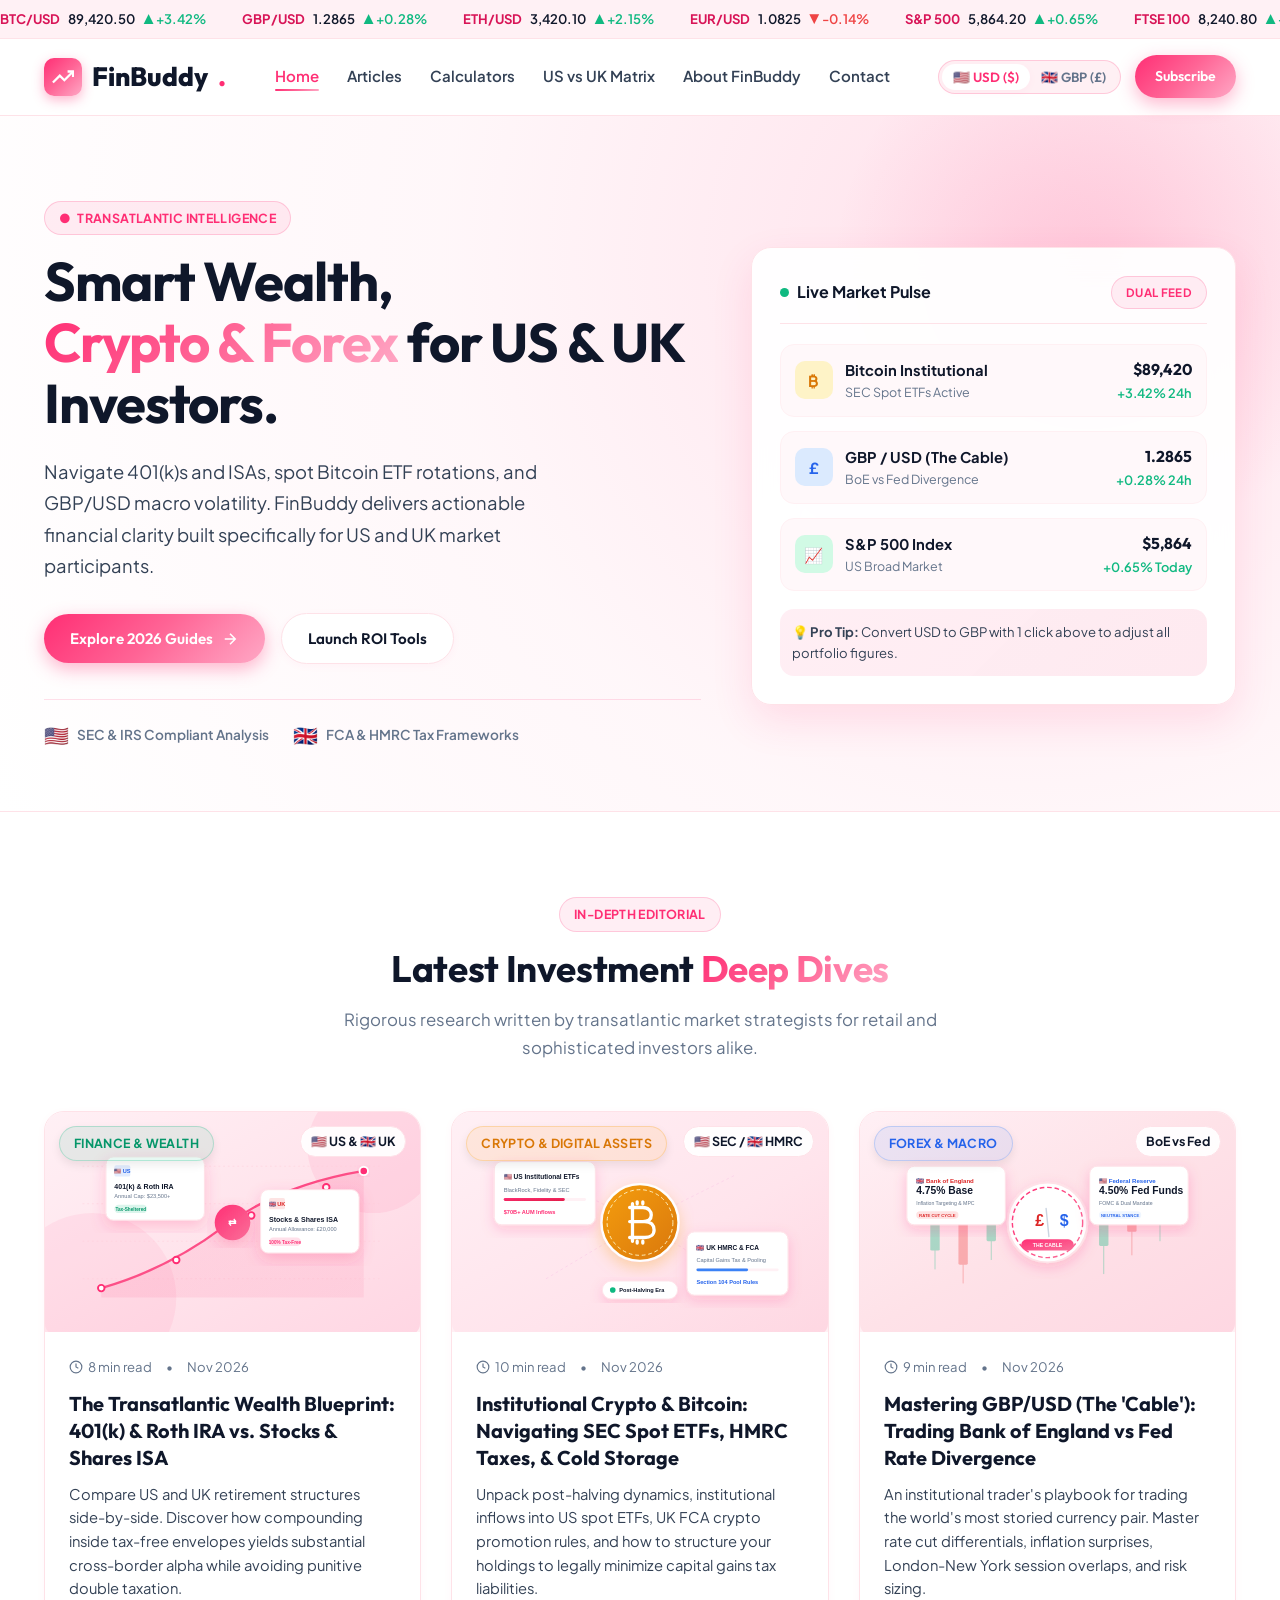
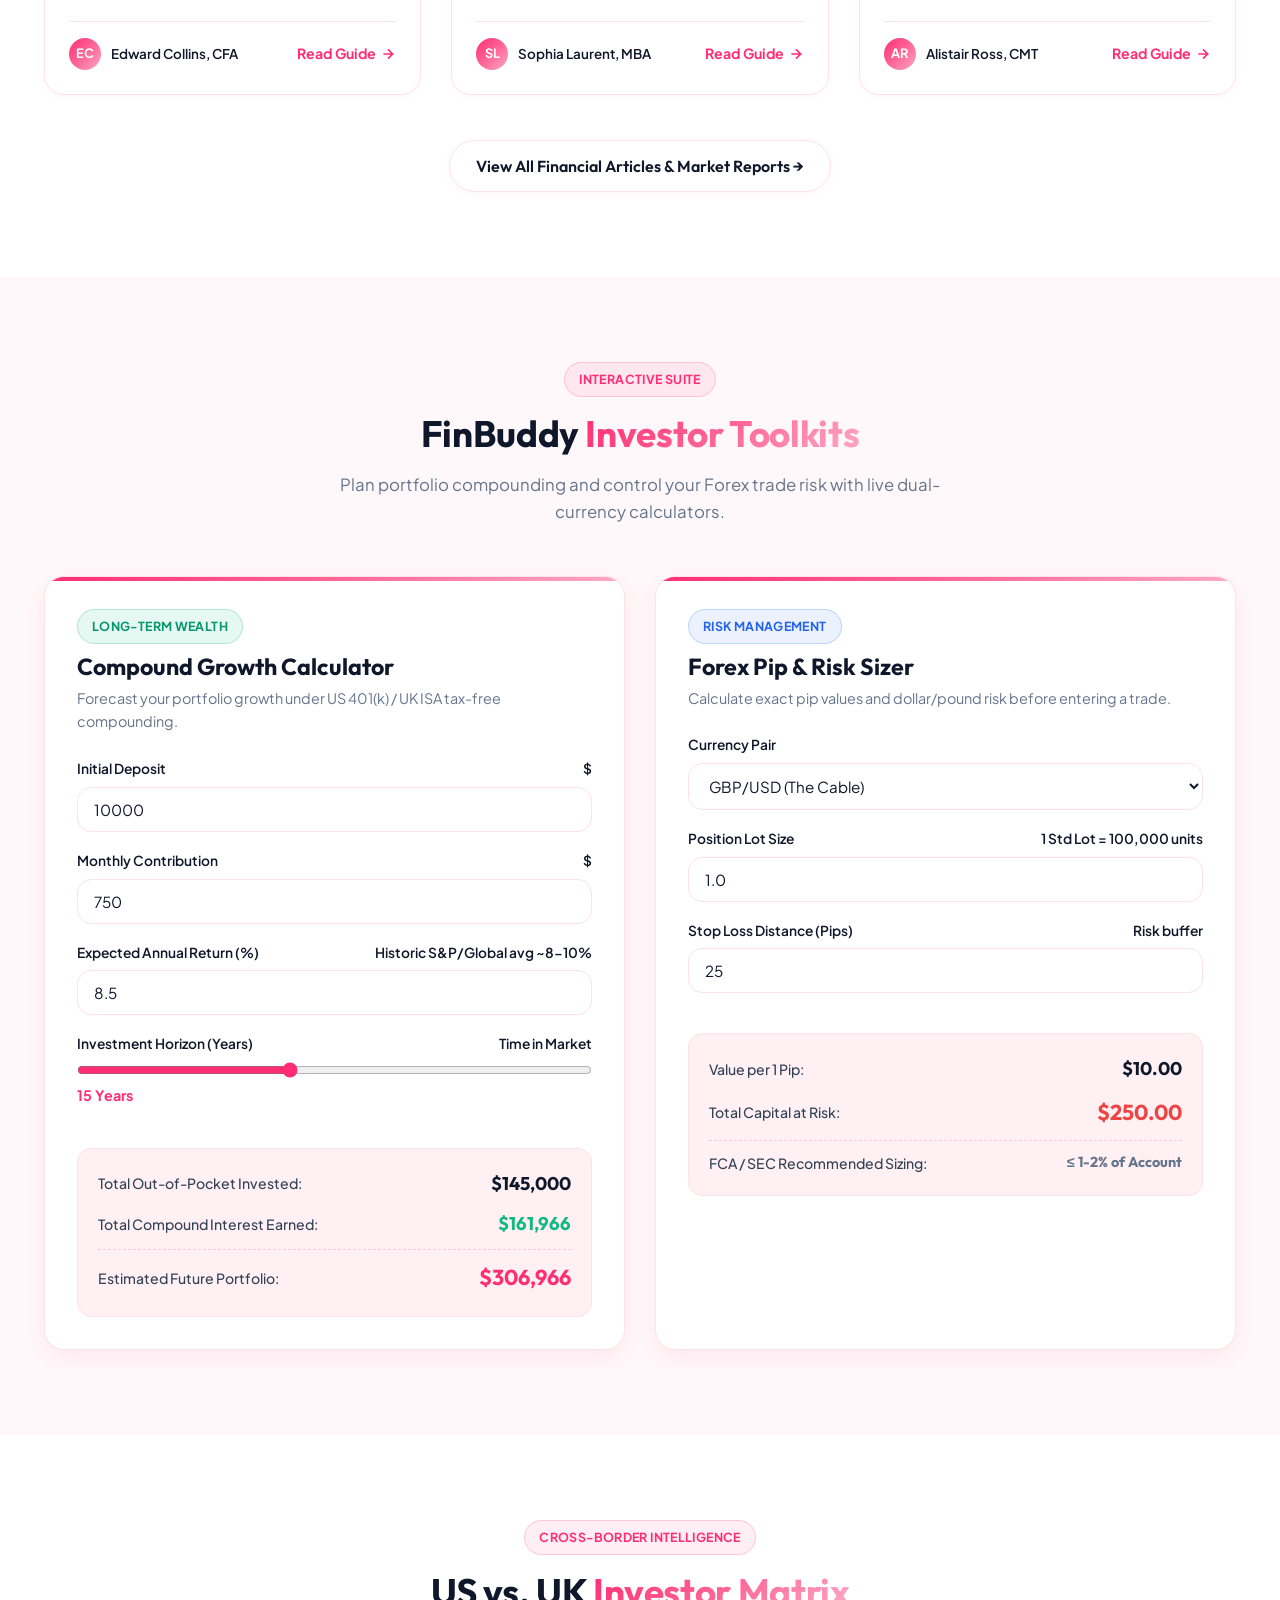
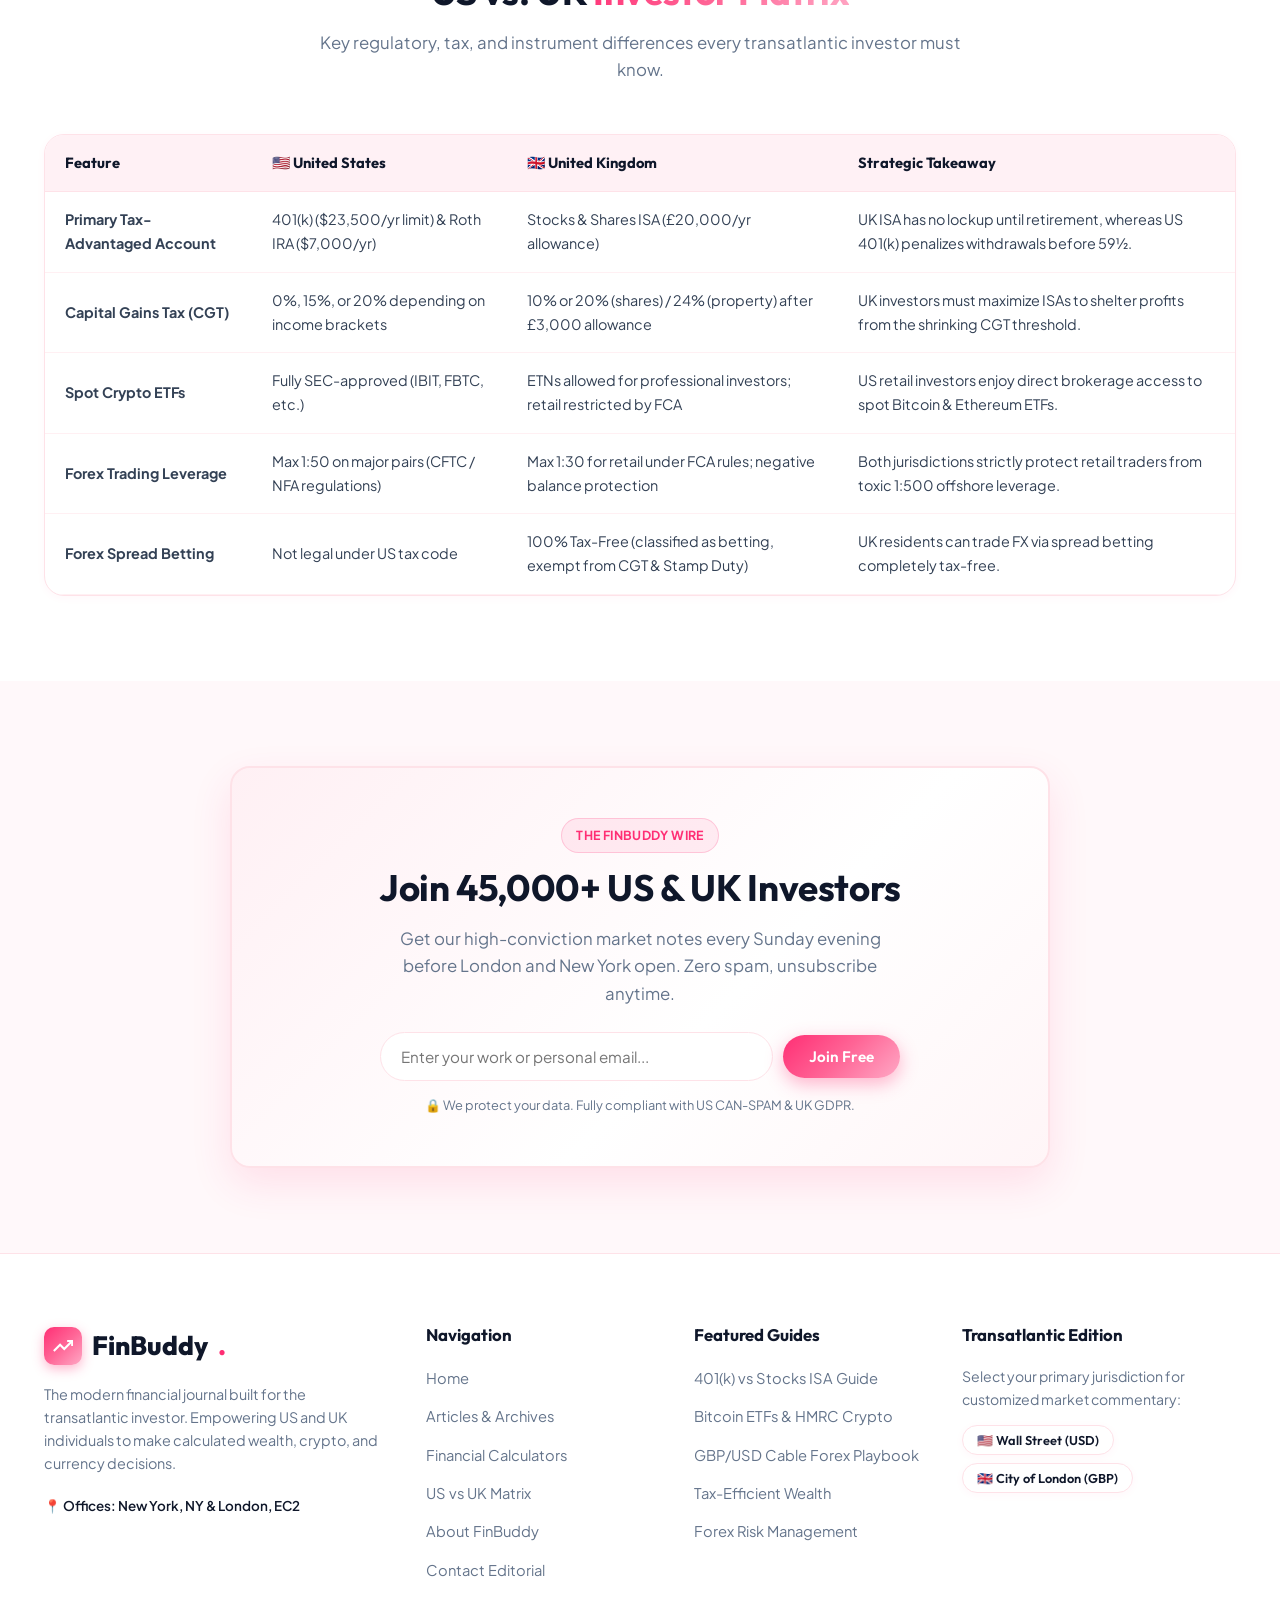
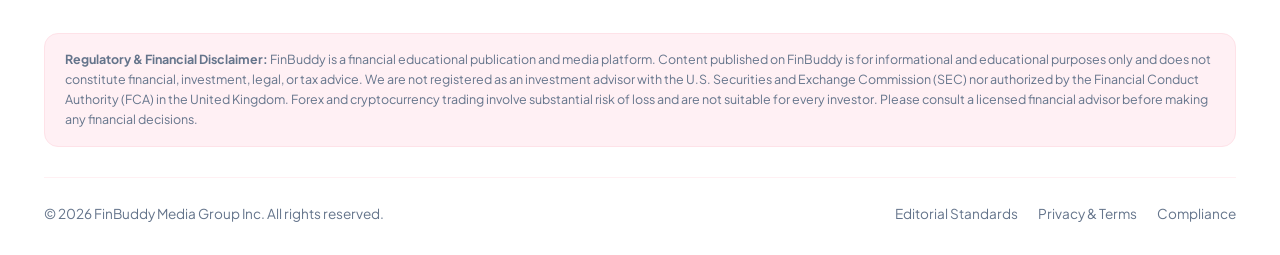
==== index.html @ 7c559486 "feat: FinBuddy White & Pink Finance, Crypto & Forex blog platform with interactive tools" ====
<!DOCTYPE html>
<html lang="en">
<head>
  <meta charset="UTF-8">
  <meta name="viewport" content="width=device-width, initial-scale=1.0">
  <title>FinBuddy | Smart Finance, Crypto & Forex Insights for US & UK Investors</title>
  <meta name="description" content="FinBuddy is the premier transatlantic finance publication delivering expert insights on wealth building, 401(k) and ISAs, institutional crypto, and Forex trading for US and UK investors.">
  <meta name="keywords" content="finance blog, crypto investing, forex trading, US UK investing, stocks and shares ISA, 401k roth ira, GBP USD cable, bitcoin etf">
  
  <!-- Open Graph / Social Meta -->
  <meta property="og:title" content="FinBuddy | Finance, Crypto & Forex for US & UK Investors">
  <meta property="og:description" content="Master wealth accumulation, crypto markets, and Forex trading with expert US & UK market analysis.">
  <meta property="og:type" content="website">
  
  <!-- Stylesheets -->
  <link rel="stylesheet" href="css/style.css">
</head>
<body>

  <!-- Reading Progress Bar -->
  <div id="reading-progress"></div>

  <!-- Real-Time Market Ticker Tape -->
  <div class="ticker-tape-container">
    <div class="ticker-tape-track">
      <div class="ticker-item">
        <span class="ticker-symbol">BTC/USD</span>
        <span class="dynamic-ticker-val" data-base="89420.50">89,420.50</span>
        <span class="ticker-change pos">▲ +3.42%</span>
      </div>
      <div class="ticker-item">
        <span class="ticker-symbol">GBP/USD</span>
        <span class="dynamic-ticker-val" data-base="1.2865">1.2865</span>
        <span class="ticker-change pos">▲ +0.28%</span>
      </div>
      <div class="ticker-item">
        <span class="ticker-symbol">ETH/USD</span>
        <span class="dynamic-ticker-val" data-base="3420.10">3,420.10</span>
        <span class="ticker-change pos">▲ +2.15%</span>
      </div>
      <div class="ticker-item">
        <span class="ticker-symbol">EUR/USD</span>
        <span class="dynamic-ticker-val" data-base="1.0825">1.0825</span>
        <span class="ticker-change neg">▼ -0.14%</span>
      </div>
      <div class="ticker-item">
        <span class="ticker-symbol">S&amp;P 500</span>
        <span class="dynamic-ticker-val" data-base="5864.20">5,864.20</span>
        <span class="ticker-change pos">▲ +0.65%</span>
      </div>
      <div class="ticker-item">
        <span class="ticker-symbol">FTSE 100</span>
        <span class="dynamic-ticker-val" data-base="8240.80">8,240.80</span>
        <span class="ticker-change pos">▲ +0.41%</span>
      </div>
      <div class="ticker-item">
        <span class="ticker-symbol">GOLD (XAU/USD)</span>
        <span class="dynamic-ticker-val" data-base="2685.40">2,685.40</span>
        <span class="ticker-change pos">▲ +0.82%</span>
      </div>
      <!-- Duplicate for seamless infinite marquee scroll -->
      <div class="ticker-item">
        <span class="ticker-symbol">BTC/USD</span>
        <span class="dynamic-ticker-val" data-base="89420.50">89,420.50</span>
        <span class="ticker-change pos">▲ +3.42%</span>
      </div>
      <div class="ticker-item">
        <span class="ticker-symbol">GBP/USD</span>
        <span class="dynamic-ticker-val" data-base="1.2865">1.2865</span>
        <span class="ticker-change pos">▲ +0.28%</span>
      </div>
      <div class="ticker-item">
        <span class="ticker-symbol">ETH/USD</span>
        <span class="dynamic-ticker-val" data-base="3420.10">3,420.10</span>
        <span class="ticker-change pos">▲ +2.15%</span>
      </div>
      <div class="ticker-item">
        <span class="ticker-symbol">EUR/USD</span>
        <span class="dynamic-ticker-val" data-base="1.0825">1.0825</span>
        <span class="ticker-change neg">▼ -0.14%</span>
      </div>
    </div>
  </div>

  <!-- Header / Navigation -->
  <header class="site-header">
    <div class="container navbar">
      <a href="index.html" class="brand-logo" aria-label="FinBuddy Homepage">
        <div class="logo-icon">
          <svg width="22" height="22" viewBox="0 0 24 24" fill="none" stroke="currentColor" stroke-width="2.5">
            <polyline points="23 6 13.5 15.5 8.5 10.5 1 18"></polyline>
            <polyline points="17 6 23 6 23 12"></polyline>
          </svg>
        </div>
        FinBuddy<span class="dot">.</span>
      </a>

      <nav>
        <ul class="nav-links" id="navLinks">
          <li><a href="index.html" class="nav-link active">Home</a></li>
          <li><a href="blog.html" class="nav-link">Articles</a></li>
          <li><a href="#calculators" class="nav-link">Calculators</a></li>
          <li><a href="#transatlantic-guide" class="nav-link">US vs UK Matrix</a></li>
          <li><a href="about.html" class="nav-link">About FinBuddy</a></li>
          <li><a href="contact.html" class="nav-link">Contact</a></li>
        </ul>
      </nav>

      <div class="nav-actions">
        <!-- Currency / Region Switcher -->
        <div class="currency-pill" title="Toggle between US Dollars and British Pounds">
          <button id="btnCurUSD" class="currency-btn active">🇺🇸 USD ($)</button>
          <button id="btnCurGBP" class="currency-btn">🇬🇧 GBP (£)</button>
        </div>

        <a href="#newsletter" class="btn btn-primary" style="padding: 10px 20px; font-size: 0.88rem;">Subscribe</a>

        <button class="mobile-toggle" id="mobileNavToggle" aria-label="Open menu">
          <svg width="24" height="24" viewBox="0 0 24 24" fill="none" stroke="currentColor" stroke-width="2">
            <line x1="3" y1="12" x2="21" y2="12"></line>
            <line x1="3" y1="6" x2="21" y2="6"></line>
            <line x1="3" y1="18" x2="21" y2="18"></line>
          </svg>
        </button>
      </div>
    </div>
  </header>

  <!-- Hero Section -->
  <section class="hero-section">
    <div class="hero-glow-blob"></div>
    <div class="container hero-grid">
      <div class="hero-text-col">
        <div class="hero-tagline">
          <span class="badge">
            <span style="color:#FF2E74;">●</span> Transatlantic Intelligence
          </span>
        </div>
        <h1 class="hero-title">
          Smart Wealth, <span class="text-gradient">Crypto &amp; Forex</span> for US &amp; UK Investors.
        </h1>
        <p class="hero-desc">
          Navigate 401(k)s and ISAs, spot Bitcoin ETF rotations, and GBP/USD macro volatility. FinBuddy delivers actionable financial clarity built specifically for US and UK market participants.
        </p>

        <div class="hero-cta-group">
          <a href="blog.html" class="btn btn-primary">
            Explore 2026 Guides
            <svg width="18" height="18" viewBox="0 0 24 24" fill="none" stroke="currentColor" stroke-width="2"><path d="M5 12h14M12 5l7 7-7 7"/></svg>
          </a>
          <a href="#calculators" class="btn btn-secondary">
            Launch ROI Tools
          </a>
        </div>

        <div class="hero-trust-row">
          <div class="trust-item">
            <span class="trust-flag">🇺🇸</span>
            <span>SEC &amp; IRS Compliant Analysis</span>
          </div>
          <div class="trust-item">
            <span class="trust-flag">🇬🇧</span>
            <span>FCA &amp; HMRC Tax Frameworks</span>
          </div>
        </div>
      </div>

      <!-- Hero Visual Card -->
      <div class="hero-visual-col">
        <div class="hero-visual-card">
          <div class="hero-card-header">
            <div class="hero-card-title">
              <span class="live-pulse"></span>
              <span>Live Market Pulse</span>
            </div>
            <span class="badge" style="font-size: 0.72rem;">Dual Feed</span>
          </div>

          <div class="market-stat-rows">
            <div class="market-stat-row">
              <div class="stat-left">
                <div class="stat-avatar btc">₿</div>
                <div>
                  <div class="stat-name">Bitcoin Institutional</div>
                  <div class="stat-sub">SEC Spot ETFs Active</div>
                </div>
              </div>
              <div class="stat-right">
                <div class="stat-price" data-usd="89420">$89,420</div>
                <div class="stat-delta ticker-change pos">+3.42% 24h</div>
              </div>
            </div>

            <div class="market-stat-row">
              <div class="stat-left">
                <div class="stat-avatar fx">£</div>
                <div>
                  <div class="stat-name">GBP / USD (The Cable)</div>
                  <div class="stat-sub">BoE vs Fed Divergence</div>
                </div>
              </div>
              <div class="stat-right">
                <div class="stat-price">1.2865</div>
                <div class="stat-delta ticker-change pos">+0.28% 24h</div>
              </div>
            </div>

            <div class="market-stat-row">
              <div class="stat-left">
                <div class="stat-avatar sp">📈</div>
                <div>
                  <div class="stat-name">S&amp;P 500 Index</div>
                  <div class="stat-sub">US Broad Market</div>
                </div>
              </div>
              <div class="stat-right">
                <div class="stat-price" data-usd="5864">$5,864</div>
                <div class="stat-delta ticker-change pos">+0.65% Today</div>
              </div>
            </div>
          </div>

          <div class="transatlantic-mini-badge">
            <span><strong>💡 Pro Tip:</strong> Convert USD to GBP with 1 click above to adjust all portfolio figures.</span>
          </div>
        </div>
      </div>
    </div>
  </section>

  <!-- Featured Blog Posts Section -->
  <section class="section" id="featured-blogs">
    <div class="container">
      <div class="section-head">
        <span class="badge">In-Depth Editorial</span>
        <h2 class="section-title">Latest Investment <span class="text-gradient">Deep Dives</span></h2>
        <p class="section-desc">
          Rigorous research written by transatlantic market strategists for retail and sophisticated investors alike.
        </p>
      </div>

      <div class="posts-grid">
        <!-- Blog 1: Finance & Wealth -->
        <article class="post-card">
          <div class="post-card-thumb">
            <img src="images/blog-wealth-isa-401k.svg" alt="Transatlantic wealth blueprint for US and UK investors">
            <span class="post-badge-pos badge finance">Finance &amp; Wealth</span>
            <span class="post-flag-tag">🇺🇸 US &amp; 🇬🇧 UK</span>
          </div>
          <div class="post-card-body">
            <div class="post-meta-row">
              <span class="post-meta-item">
                <svg width="14" height="14" viewBox="0 0 24 24" fill="none" stroke="currentColor" stroke-width="2"><circle cx="12" cy="12" r="10"/><polyline points="12 6 12 12 16 14"/></svg>
                8 min read
              </span>
              <span>•</span>
              <span class="post-meta-item">Nov 2026</span>
            </div>
            <h3 class="post-card-title">
              <a href="post-isa-401k.html">The Transatlantic Wealth Blueprint: 401(k) &amp; Roth IRA vs. Stocks &amp; Shares ISA</a>
            </h3>
            <p class="post-card-excerpt">
              Compare US and UK retirement structures side-by-side. Discover how compounding inside tax-free envelopes yields substantial cross-border alpha while avoiding punitive double taxation.
            </p>
            <div class="post-card-footer">
              <div class="author-chip">
                <div class="author-avatar">EC</div>
                <div class="author-name">Edward Collins, CFA</div>
              </div>
              <a href="post-isa-401k.html" class="read-link">
                Read Guide
                <svg width="16" height="16" viewBox="0 0 24 24" fill="none" stroke="currentColor" stroke-width="2.5"><path d="M5 12h14M12 5l7 7-7 7"/></svg>
              </a>
            </div>
          </div>
        </article>

        <!-- Blog 2: Crypto -->
        <article class="post-card">
          <div class="post-card-thumb">
            <img src="images/blog-crypto-halving.svg" alt="Institutional Bitcoin ETF and crypto tax guide">
            <span class="post-badge-pos badge crypto">Crypto &amp; Digital Assets</span>
            <span class="post-flag-tag">🇺🇸 SEC / 🇬🇧 HMRC</span>
          </div>
          <div class="post-card-body">
            <div class="post-meta-row">
              <span class="post-meta-item">
                <svg width="14" height="14" viewBox="0 0 24 24" fill="none" stroke="currentColor" stroke-width="2"><circle cx="12" cy="12" r="10"/><polyline points="12 6 12 12 16 14"/></svg>
                10 min read
              </span>
              <span>•</span>
              <span class="post-meta-item">Nov 2026</span>
            </div>
            <h3 class="post-card-title">
              <a href="post-crypto-guide.html">Institutional Crypto &amp; Bitcoin: Navigating SEC Spot ETFs, HMRC Taxes, &amp; Cold Storage</a>
            </h3>
            <p class="post-card-excerpt">
              Unpack post-halving dynamics, institutional inflows into US spot ETFs, UK FCA crypto promotion rules, and how to structure your holdings to legally minimize capital gains tax liabilities.
            </p>
            <div class="post-card-footer">
              <div class="author-chip">
                <div class="author-avatar">SL</div>
                <div class="author-name">Sophia Laurent, MBA</div>
              </div>
              <a href="post-crypto-guide.html" class="read-link">
                Read Guide
                <svg width="16" height="16" viewBox="0 0 24 24" fill="none" stroke="currentColor" stroke-width="2.5"><path d="M5 12h14M12 5l7 7-7 7"/></svg>
              </a>
            </div>
          </div>
        </article>

        <!-- Blog 3: Forex -->
        <article class="post-card">
          <div class="post-card-thumb">
            <img src="images/blog-forex-cable.svg" alt="Forex GBP USD Cable trading guide">
            <span class="post-badge-pos badge forex">Forex &amp; Macro</span>
            <span class="post-flag-tag">BoE vs Fed</span>
          </div>
          <div class="post-card-body">
            <div class="post-meta-row">
              <span class="post-meta-item">
                <svg width="14" height="14" viewBox="0 0 24 24" fill="none" stroke="currentColor" stroke-width="2"><circle cx="12" cy="12" r="10"/><polyline points="12 6 12 12 16 14"/></svg>
                9 min read
              </span>
              <span>•</span>
              <span class="post-meta-item">Nov 2026</span>
            </div>
            <h3 class="post-card-title">
              <a href="post-forex-cable.html">Mastering GBP/USD (The 'Cable'): Trading Bank of England vs Fed Rate Divergence</a>
            </h3>
            <p class="post-card-excerpt">
              An institutional trader's playbook for trading the world's most storied currency pair. Master rate cut differentials, inflation surprises, London-New York session overlaps, and risk sizing.
            </p>
            <div class="post-card-footer">
              <div class="author-chip">
                <div class="author-avatar">AR</div>
                <div class="author-name">Alistair Ross, CMT</div>
              </div>
              <a href="post-forex-cable.html" class="read-link">
                Read Guide
                <svg width="16" height="16" viewBox="0 0 24 24" fill="none" stroke="currentColor" stroke-width="2.5"><path d="M5 12h14M12 5l7 7-7 7"/></svg>
              </a>
            </div>
          </div>
        </article>
      </div>

      <div style="text-align: center; margin-top: 45px;">
        <a href="blog.html" class="btn btn-secondary" style="font-size: 1rem;">
          View All Financial Articles &amp; Market Reports &rarr;
        </a>
      </div>
    </div>
  </section>

  <!-- Interactive Financial Calculators Section -->
  <section class="section section-bg" id="calculators">
    <div class="container">
      <div class="section-head">
        <span class="badge">Interactive Suite</span>
        <h2 class="section-title">FinBuddy <span class="text-gradient">Investor Toolkits</span></h2>
        <p class="section-desc">
          Plan portfolio compounding and control your Forex trade risk with live dual-currency calculators.
        </p>
      </div>

      <div class="tools-grid">
        <!-- Tool 1: Compound Wealth Calculator -->
        <div class="tool-card">
          <div class="tool-card-head">
            <span class="badge finance" style="margin-bottom: 8px;">Long-Term Wealth</span>
            <h3 class="tool-title">Compound Growth Calculator</h3>
            <p class="tool-desc">Forecast your portfolio growth under US 401(k) / UK ISA tax-free compounding.</p>
          </div>

          <form class="calculator-form" onsubmit="return false;">
            <div class="form-group">
              <label class="form-label" for="calcInitial">
                <span>Initial Deposit</span>
                <span class="cur-sym">$</span>
              </label>
              <input type="number" id="calcInitial" class="form-input" value="10000" min="0" step="500">
            </div>

            <div class="form-group">
              <label class="form-label" for="calcMonthly">
                <span>Monthly Contribution</span>
                <span class="cur-sym">$</span>
              </label>
              <input type="number" id="calcMonthly" class="form-input" value="750" min="0" step="50">
            </div>

            <div class="form-group">
              <label class="form-label" for="calcRate">
                <span>Expected Annual Return (%)</span>
                <span>Historic S&amp;P/Global avg ~8-10%</span>
              </label>
              <input type="number" id="calcRate" class="form-input" value="8.5" min="1" max="25" step="0.5">
            </div>

            <div class="form-group">
              <label class="form-label" for="calcYears">
                <span>Investment Horizon (Years)</span>
                <span>Time in Market</span>
              </label>
              <input type="range" id="calcYears" min="1" max="35" value="15" style="width: 100%; accent-color: var(--primary);" oninput="document.getElementById('yearsValDisplay').textContent = this.value + ' Years'">
              <span id="yearsValDisplay" style="font-weight: 700; color: var(--primary); font-size: 0.9rem;">15 Years</span>
            </div>

            <div class="calculator-results">
              <div class="result-row">
                <span class="result-label">Total Out-of-Pocket Invested:</span>
                <span class="result-value" id="resInvested">$145,000</span>
              </div>
              <div class="result-row">
                <span class="result-label">Total Compound Interest Earned:</span>
                <span class="result-value" id="resInterest" style="color: var(--success);">$172,420</span>
              </div>
              <div class="result-row">
                <span class="result-label">Estimated Future Portfolio:</span>
                <span class="result-value highlight" id="resBalance">$317,420</span>
              </div>
            </div>
          </form>
        </div>

        <!-- Tool 2: Forex Pip & Position Sizing Calculator -->
        <div class="tool-card">
          <div class="tool-card-head">
            <span class="badge forex" style="margin-bottom: 8px;">Risk Management</span>
            <h3 class="tool-title">Forex Pip &amp; Risk Sizer</h3>
            <p class="tool-desc">Calculate exact pip values and dollar/pound risk before entering a trade.</p>
          </div>

          <form class="calculator-form" onsubmit="return false;">
            <div class="form-group">
              <label class="form-label" for="fxPair">Currency Pair</label>
              <select id="fxPair" class="form-input">
                <option value="GBP/USD" selected>GBP/USD (The Cable)</option>
                <option value="EUR/USD">EUR/USD (The Fiber)</option>
                <option value="USD/JPY">USD/JPY (The Gopher)</option>
              </select>
            </div>

            <div class="form-group">
              <label class="form-label" for="fxLots">
                <span>Position Lot Size</span>
                <span>1 Std Lot = 100,000 units</span>
              </label>
              <input type="number" id="fxLots" class="form-input" value="1.0" min="0.01" max="50" step="0.1">
            </div>

            <div class="form-group">
              <label class="form-label" for="fxSlPips">
                <span>Stop Loss Distance (Pips)</span>
                <span>Risk buffer</span>
              </label>
              <input type="number" id="fxSlPips" class="form-input" value="25" min="1" max="500" step="1">
            </div>

            <div class="calculator-results">
              <div class="result-row">
                <span class="result-label">Value per 1 Pip:</span>
                <span class="result-value" id="resPipValue">$10.00</span>
              </div>
              <div class="result-row">
                <span class="result-label">Total Capital at Risk:</span>
                <span class="result-value highlight" id="resTotalRisk" style="color: var(--danger);">$250.00</span>
              </div>
              <div class="result-row">
                <span class="result-label">FCA / SEC Recommended Sizing:</span>
                <span class="result-value" style="font-size: 0.9rem; color: var(--text-muted);">&le; 1-2% of Account</span>
              </div>
            </div>
          </form>
        </div>
      </div>
    </div>
  </section>

  <!-- US vs UK Transatlantic Matrix Section -->
  <section class="section" id="transatlantic-guide">
    <div class="container">
      <div class="section-head">
        <span class="badge">Cross-Border Intelligence</span>
        <h2 class="section-title">US vs. UK <span class="text-gradient">Investor Matrix</span></h2>
        <p class="section-desc">
          Key regulatory, tax, and instrument differences every transatlantic investor must know.
        </p>
      </div>

      <div class="table-wrapper">
        <table class="comparison-table">
          <thead>
            <tr>
              <th>Feature</th>
              <th>🇺🇸 United States</th>
              <th>🇬🇧 United Kingdom</th>
              <th>Strategic Takeaway</th>
            </tr>
          </thead>
          <tbody>
            <tr>
              <td><strong>Primary Tax-Advantaged Account</strong></td>
              <td>401(k) ($23,500/yr limit) &amp; Roth IRA ($7,000/yr)</td>
              <td>Stocks &amp; Shares ISA (£20,000/yr allowance)</td>
              <td>UK ISA has no lockup until retirement, whereas US 401(k) penalizes withdrawals before 59½.</td>
            </tr>
            <tr>
              <td><strong>Capital Gains Tax (CGT)</strong></td>
              <td>0%, 15%, or 20% depending on income brackets</td>
              <td>10% or 20% (shares) / 24% (property) after £3,000 allowance</td>
              <td>UK investors must maximize ISAs to shelter profits from the shrinking CGT threshold.</td>
            </tr>
            <tr>
              <td><strong>Spot Crypto ETFs</strong></td>
              <td>Fully SEC-approved (IBIT, FBTC, etc.)</td>
              <td>ETNs allowed for professional investors; retail restricted by FCA</td>
              <td>US retail investors enjoy direct brokerage access to spot Bitcoin &amp; Ethereum ETFs.</td>
            </tr>
            <tr>
              <td><strong>Forex Trading Leverage</strong></td>
              <td>Max 1:50 on major pairs (CFTC / NFA regulations)</td>
              <td>Max 1:30 for retail under FCA rules; negative balance protection</td>
              <td>Both jurisdictions strictly protect retail traders from toxic 1:500 offshore leverage.</td>
            </tr>
            <tr>
              <td><strong>Forex Spread Betting</strong></td>
              <td>Not legal under US tax code</td>
              <td>100% Tax-Free (classified as betting, exempt from CGT &amp; Stamp Duty)</td>
              <td>UK residents can trade FX via spread betting completely tax-free.</td>
            </tr>
          </tbody>
        </table>
      </div>
    </div>
  </section>

  <!-- Newsletter Section -->
  <section class="section section-bg" id="newsletter">
    <div class="container">
      <div class="newsletter-card">
        <span class="badge" style="margin-bottom: 12px;">The FinBuddy Wire</span>
        <h2 class="section-title">Join 45,000+ US &amp; UK Investors</h2>
        <p class="section-desc" style="max-width: 520px; margin: 0 auto;">
          Get our high-conviction market notes every Sunday evening before London and New York open. Zero spam, unsubscribe anytime.
        </p>

        <form class="newsletter-form">
          <input type="email" class="newsletter-input" placeholder="Enter your work or personal email..." required>
          <button type="submit" class="btn btn-primary">Join Free</button>
        </form>

        <p style="font-size: 0.8rem; color: var(--text-muted); margin-top: 10px;">
          🔒 We protect your data. Fully compliant with US CAN-SPAM &amp; UK GDPR.
        </p>
      </div>
    </div>
  </section>

  <!-- Footer -->
  <footer class="site-footer">
    <div class="container">
      <div class="footer-grid">
        <div class="footer-col">
          <a href="index.html" class="brand-logo" style="margin-bottom: 16px;">
            <div class="logo-icon">
              <svg width="20" height="20" viewBox="0 0 24 24" fill="none" stroke="currentColor" stroke-width="2.5">
                <polyline points="23 6 13.5 15.5 8.5 10.5 1 18"></polyline>
                <polyline points="17 6 23 6 23 12"></polyline>
              </svg>
            </div>
            FinBuddy<span class="dot">.</span>
          </a>
          <p style="font-size: 0.9rem; color: var(--text-muted); line-height: 1.6; margin-bottom: 20px;">
            The modern financial journal built for the transatlantic investor. Empowering US and UK individuals to make calculated wealth, crypto, and currency decisions.
          </p>
          <div style="font-size: 0.84rem; color: var(--text-main); font-weight: 600;">
            📍 Offices: New York, NY &amp; London, EC2
          </div>
        </div>

        <div class="footer-col">
          <h4>Navigation</h4>
          <ul class="footer-links">
            <li><a href="index.html">Home</a></li>
            <li><a href="blog.html">Articles &amp; Archives</a></li>
            <li><a href="#calculators">Financial Calculators</a></li>
            <li><a href="#transatlantic-guide">US vs UK Matrix</a></li>
            <li><a href="about.html">About FinBuddy</a></li>
            <li><a href="contact.html">Contact Editorial</a></li>
          </ul>
        </div>

        <div class="footer-col">
          <h4>Featured Guides</h4>
          <ul class="footer-links">
            <li><a href="post-isa-401k.html">401(k) vs Stocks ISA Guide</a></li>
            <li><a href="post-crypto-guide.html">Bitcoin ETFs &amp; HMRC Crypto</a></li>
            <li><a href="post-forex-cable.html">GBP/USD Cable Forex Playbook</a></li>
            <li><a href="blog.html?filter=wealth">Tax-Efficient Wealth</a></li>
            <li><a href="blog.html?filter=forex">Forex Risk Management</a></li>
          </ul>
        </div>

        <div class="footer-col">
          <h4>Transatlantic Edition</h4>
          <p style="font-size: 0.88rem; color: var(--text-muted); margin-bottom: 14px;">
            Select your primary jurisdiction for customized market commentary:
          </p>
          <div style="display: flex; gap: 8px; flex-wrap: wrap;">
            <button class="btn btn-secondary" style="padding: 6px 14px; font-size: 0.8rem;" onclick="document.getElementById('btnCurUSD').click();">🇺🇸 Wall Street (USD)</button>
            <button class="btn btn-secondary" style="padding: 6px 14px; font-size: 0.8rem;" onclick="document.getElementById('btnCurGBP').click();">🇬🇧 City of London (GBP)</button>
          </div>
        </div>
      </div>

      <!-- Regulatory Disclaimers -->
      <div class="disclaimer-box">
        <strong>Regulatory &amp; Financial Disclaimer:</strong> FinBuddy is a financial educational publication and media platform. Content published on FinBuddy is for informational and educational purposes only and does not constitute financial, investment, legal, or tax advice. We are not registered as an investment advisor with the U.S. Securities and Exchange Commission (SEC) nor authorized by the Financial Conduct Authority (FCA) in the United Kingdom. Forex and cryptocurrency trading involve substantial risk of loss and are not suitable for every investor. Please consult a licensed financial advisor before making any financial decisions.
      </div>

      <div class="footer-bottom">
        <div>&copy; 2026 FinBuddy Media Group Inc. All rights reserved.</div>
        <div style="display: flex; gap: 20px;">
          <a href="about.html">Editorial Standards</a>
          <a href="contact.html">Privacy &amp; Terms</a>
          <a href="contact.html">Compliance</a>
        </div>
      </div>
    </div>
  </footer>

  <!-- Scripts -->
  <script src="js/main.js"></script>
</body>
</html>
---- css/style.css ----
/* ==========================================================================
   FINBUDDY - White & Pink Luxury Fintech Theme
   Targeting USA & UK Investors | Finance, Crypto & Forex
   ========================================================================== */

@import url('https://fonts.googleapis.com/css2?family=Outfit:wght@300;400;500;600;700;800&family=Plus+Jakarta+Sans:wght@300;400;500;600;700;800&display=swap');

:root {
  /* Colors */
  --bg-primary: #FFFFFF;
  --bg-secondary: #FFF8FA;
  --bg-subtle: #FFF0F4;
  --bg-card: #FFFFFF;
  --bg-card-hover: #FFF9FA;
  
  --primary: #FF2E74;
  --primary-light: #FF5A92;
  --primary-dark: #D81457;
  --primary-soft: rgba(255, 46, 116, 0.08);
  --primary-border: rgba(255, 46, 116, 0.2);
  --primary-glow: rgba(255, 46, 116, 0.25);
  
  --accent-pink: #FA709A;
  --accent-rose: #FB7185;
  --accent-gradient: linear-gradient(135deg, #FF2E74 0%, #FF6596 50%, #FFA8C5 100%);
  --accent-gradient-subtle: linear-gradient(135deg, rgba(255, 46, 116, 0.06) 0%, rgba(250, 112, 154, 0.12) 100%);
  --hero-gradient: radial-gradient(circle at 80% 20%, rgba(255, 168, 197, 0.35) 0%, rgba(255, 245, 248, 0.8) 50%, #FFFFFF 100%);
  
  --text-main: #0F172A;
  --text-body: #334155;
  --text-muted: #64748B;
  --text-light: #94A3B8;
  
  --success: #10B981;
  --success-bg: rgba(16, 185, 129, 0.1);
  --danger: #EF4444;
  --danger-bg: rgba(239, 68, 68, 0.1);
  
  --border-color: #FEE2E8;
  --border-light: #FFF0F3;
  --shadow-sm: 0 2px 8px rgba(255, 46, 116, 0.04);
  --shadow-md: 0 8px 24px rgba(255, 46, 116, 0.08);
  --shadow-lg: 0 16px 40px rgba(255, 46, 116, 0.12);
  --shadow-glow: 0 0 25px rgba(255, 46, 116, 0.28);
  
  /* Fonts */
  --font-heading: 'Outfit', sans-serif;
  --font-body: 'Plus Jakarta Sans', sans-serif;
  
  /* Layout */
  --max-width: 1240px;
  --radius-sm: 8px;
  --radius-md: 14px;
  --radius-lg: 20px;
  --radius-full: 9999px;
  --transition: all 0.25s cubic-bezier(0.16, 1, 0.3, 1);
}

/* Base Reset */
*, *::before, *::after {
  box-sizing: border-box;
  margin: 0;
  padding: 0;
}

html {
  scroll-behavior: smooth;
  font-size: 16px;
}

body {
  font-family: var(--font-body);
  background-color: var(--bg-primary);
  color: var(--text-body);
  line-height: 1.65;
  -webkit-font-smoothing: antialiased;
  overflow-x: hidden;
}

a {
  color: inherit;
  text-decoration: none;
  transition: var(--transition);
}

img {
  max-width: 100%;
  height: auto;
  display: block;
}

h1, h2, h3, h4, h5, h6 {
  font-family: var(--font-heading);
  color: var(--text-main);
  line-height: 1.25;
  font-weight: 700;
}

/* Reading Progress Bar */
#reading-progress {
  position: fixed;
  top: 0;
  left: 0;
  height: 4px;
  background: var(--accent-gradient);
  z-index: 1000;
  width: 0%;
  transition: width 0.1s ease;
  box-shadow: 0 0 10px rgba(255, 46, 116, 0.5);
}

/* Utilities */
.container {
  max-width: var(--max-width);
  margin: 0 auto;
  padding: 0 24px;
}

.text-gradient {
  background: var(--accent-gradient);
  -webkit-background-clip: text;
  -webkit-text-fill-color: transparent;
  display: inline-block;
}

.badge {
  display: inline-flex;
  align-items: center;
  gap: 6px;
  padding: 6px 14px;
  border-radius: var(--radius-full);
  font-size: 0.78rem;
  font-weight: 700;
  letter-spacing: 0.03em;
  text-transform: uppercase;
  background: var(--primary-soft);
  color: var(--primary);
  border: 1px solid var(--primary-border);
}

.badge.crypto {
  background: rgba(245, 158, 11, 0.1);
  color: #D97706;
  border-color: rgba(245, 158, 11, 0.25);
}

.badge.forex {
  background: rgba(59, 130, 246, 0.1);
  color: #2563EB;
  border-color: rgba(59, 130, 246, 0.25);
}

.badge.finance {
  background: rgba(16, 185, 129, 0.1);
  color: #059669;
  border-color: rgba(16, 185, 129, 0.25);
}

.btn {
  display: inline-flex;
  align-items: center;
  justify-content: center;
  gap: 8px;
  font-family: var(--font-heading);
  font-weight: 600;
  font-size: 0.95rem;
  padding: 12px 26px;
  border-radius: var(--radius-full);
  border: none;
  cursor: pointer;
  transition: var(--transition);
}

.btn-primary {
  background: var(--accent-gradient);
  color: #FFFFFF;
  box-shadow: 0 6px 18px rgba(255, 46, 116, 0.35);
}

.btn-primary:hover {
  transform: translateY(-2px);
  box-shadow: 0 10px 25px rgba(255, 46, 116, 0.45);
}

.btn-secondary {
  background: #FFFFFF;
  color: var(--text-main);
  border: 1.5px solid var(--border-color);
  box-shadow: var(--shadow-sm);
}

.btn-secondary:hover {
  border-color: var(--primary);
  color: var(--primary);
  transform: translateY(-2px);
  box-shadow: var(--shadow-md);
}

/* ==========================================================================
   Top Market Ticker Tape
   ========================================================================== */
.ticker-tape-container {
  background: #FFF1F5;
  border-bottom: 1px solid var(--border-color);
  font-size: 0.82rem;
  font-weight: 600;
  padding: 8px 0;
  overflow: hidden;
  white-space: nowrap;
  position: relative;
}

.ticker-tape-track {
  display: inline-flex;
  gap: 36px;
  animation: tickerScroll 35s linear infinite;
}

.ticker-tape-container:hover .ticker-tape-track {
  animation-play-state: paused;
}

@keyframes tickerScroll {
  0% { transform: translateX(0); }
  100% { transform: translateX(-50%); }
}

.ticker-item {
  display: inline-flex;
  align-items: center;
  gap: 8px;
  color: var(--text-main);
}

.ticker-symbol {
  font-weight: 700;
  color: var(--primary-dark);
}

.ticker-change.pos {
  color: var(--success);
}

.ticker-change.neg {
  color: var(--danger);
}

/* ==========================================================================
   Header & Navbar
   ========================================================================== */
.site-header {
  position: sticky;
  top: 0;
  z-index: 100;
  background: rgba(255, 255, 255, 0.92);
  backdrop-filter: blur(14px);
  -webkit-backdrop-filter: blur(14px);
  border-bottom: 1px solid var(--border-color);
  transition: var(--transition);
}

.navbar {
  display: flex;
  align-items: center;
  justify-content: space-between;
  height: 76px;
}

.brand-logo {
  display: flex;
  align-items: center;
  gap: 10px;
  font-family: var(--font-heading);
  font-size: 1.65rem;
  font-weight: 800;
  color: var(--text-main);
}

.logo-icon {
  width: 38px;
  height: 38px;
  background: var(--accent-gradient);
  border-radius: 10px;
  display: flex;
  align-items: center;
  justify-content: center;
  color: #FFFFFF;
  box-shadow: 0 4px 12px rgba(255, 46, 116, 0.35);
}

.brand-logo span.dot {
  color: var(--primary);
}

.nav-links {
  display: flex;
  align-items: center;
  gap: 28px;
  list-style: none;
}

.nav-link {
  font-weight: 600;
  font-size: 0.94rem;
  color: var(--text-body);
  position: relative;
  padding: 6px 0;
}

.nav-link:hover,
.nav-link.active {
  color: var(--primary);
}

.nav-link.active::after,
.nav-link:hover::after {
  content: '';
  position: absolute;
  bottom: 0;
  left: 0;
  width: 100%;
  height: 2px;
  background: var(--accent-gradient);
  border-radius: 2px;
}

.nav-actions {
  display: flex;
  align-items: center;
  gap: 14px;
}

/* Region / Currency Switcher */
.currency-pill {
  display: inline-flex;
  align-items: center;
  background: var(--bg-subtle);
  border: 1px solid var(--primary-border);
  border-radius: var(--radius-full);
  padding: 3px;
  font-size: 0.8rem;
  font-weight: 700;
  cursor: pointer;
}

.currency-btn {
  border: none;
  background: transparent;
  padding: 5px 11px;
  border-radius: var(--radius-full);
  cursor: pointer;
  color: var(--text-muted);
  font-weight: 600;
  font-family: var(--font-heading);
  transition: var(--transition);
}

.currency-btn.active {
  background: #FFFFFF;
  color: var(--primary);
  box-shadow: var(--shadow-sm);
}

.mobile-toggle {
  display: none;
  background: none;
  border: none;
  font-size: 1.5rem;
  color: var(--text-main);
  cursor: pointer;
}

/* ==========================================================================
   Hero Section
   ========================================================================== */
.hero-section {
  position: relative;
  background: var(--hero-gradient);
  padding: 85px 0 60px;
  border-bottom: 1px solid var(--border-color);
  overflow: hidden;
}

.hero-glow-blob {
  position: absolute;
  top: -120px;
  right: -100px;
  width: 550px;
  height: 550px;
  background: radial-gradient(circle, rgba(255, 46, 116, 0.16) 0%, rgba(255, 255, 255, 0) 70%);
  pointer-events: none;
  z-index: 0;
}

.hero-grid {
  display: grid;
  grid-template-columns: 1.15fr 0.85fr;
  gap: 50px;
  align-items: center;
  position: relative;
  z-index: 1;
}

.hero-tagline {
  margin-bottom: 16px;
}

.hero-title {
  font-size: 3.4rem;
  line-height: 1.12;
  margin-bottom: 22px;
  letter-spacing: -0.02em;
}

.hero-desc {
  font-size: 1.15rem;
  color: var(--text-body);
  margin-bottom: 32px;
  max-width: 540px;
  line-height: 1.7;
}

.hero-cta-group {
  display: flex;
  align-items: center;
  gap: 16px;
  flex-wrap: wrap;
  margin-bottom: 35px;
}

.hero-trust-row {
  display: flex;
  align-items: center;
  gap: 24px;
  padding-top: 18px;
  border-top: 1px solid rgba(255, 46, 116, 0.15);
}

.trust-item {
  display: flex;
  align-items: center;
  gap: 8px;
  font-size: 0.85rem;
  font-weight: 600;
  color: var(--text-muted);
}

.trust-flag {
  font-size: 1.25rem;
}

/* Hero Interactive Card / Market Overview */
.hero-visual-card {
  background: rgba(255, 255, 255, 0.95);
  backdrop-filter: blur(20px);
  border-radius: var(--radius-lg);
  border: 1px solid var(--border-color);
  box-shadow: var(--shadow-lg);
  padding: 28px;
  position: relative;
}

.hero-card-header {
  display: flex;
  align-items: center;
  justify-content: space-between;
  margin-bottom: 20px;
  padding-bottom: 14px;
  border-bottom: 1px solid var(--border-color);
}

.hero-card-title {
  font-size: 1rem;
  font-weight: 700;
  color: var(--text-main);
  display: flex;
  align-items: center;
  gap: 8px;
}

.live-pulse {
  width: 9px;
  height: 9px;
  background-color: var(--success);
  border-radius: 50%;
  box-shadow: 0 0 0 0 rgba(16, 185, 129, 0.7);
  animation: pulse 1.8s infinite;
}

@keyframes pulse {
  0% { box-shadow: 0 0 0 0 rgba(16, 185, 129, 0.6); }
  70% { box-shadow: 0 0 0 8px rgba(16, 185, 129, 0); }
  100% { box-shadow: 0 0 0 0 rgba(16, 185, 129, 0); }
}

.market-stat-rows {
  display: flex;
  flex-direction: column;
  gap: 14px;
}

.market-stat-row {
  display: flex;
  align-items: center;
  justify-content: space-between;
  padding: 12px 14px;
  background: var(--bg-secondary);
  border-radius: var(--radius-md);
  border: 1px solid var(--border-light);
  transition: var(--transition);
}

.market-stat-row:hover {
  border-color: var(--primary-border);
  transform: translateX(4px);
  background: var(--bg-subtle);
}

.stat-left {
  display: flex;
  align-items: center;
  gap: 12px;
}

.stat-avatar {
  width: 38px;
  height: 38px;
  border-radius: 10px;
  display: flex;
  align-items: center;
  justify-content: center;
  font-weight: 700;
  font-size: 0.95rem;
}

.stat-avatar.btc { background: #FEF3C7; color: #D97706; }
.stat-avatar.fx  { background: #DBEAFE; color: #2563EB; }
.stat-avatar.sp  { background: #D1FAE5; color: #059669; }

.stat-name {
  font-weight: 700;
  font-size: 0.92rem;
  color: var(--text-main);
}

.stat-sub {
  font-size: 0.78rem;
  color: var(--text-muted);
}

.stat-right {
  text-align: right;
}

.stat-price {
  font-family: var(--font-heading);
  font-weight: 700;
  font-size: 0.98rem;
  color: var(--text-main);
}

.stat-delta {
  font-size: 0.8rem;
  font-weight: 600;
}

/* Quick Transatlantic Comparison Banner inside card */
.transatlantic-mini-badge {
  margin-top: 18px;
  padding: 12px;
  background: linear-gradient(135deg, rgba(255, 46, 116, 0.08), rgba(250, 112, 154, 0.15));
  border-radius: var(--radius-md);
  display: flex;
  align-items: center;
  justify-content: space-between;
  font-size: 0.82rem;
}

/* ==========================================================================
   Section Headers
   ========================================================================== */
.section {
  padding: 85px 0;
}

.section-bg {
  background-color: var(--bg-secondary);
}

.section-head {
  text-align: center;
  max-width: 660px;
  margin: 0 auto 50px;
}

.section-head .badge {
  margin-bottom: 14px;
}

.section-title {
  font-size: 2.3rem;
  margin-bottom: 14px;
  letter-spacing: -0.01em;
}

.section-desc {
  font-size: 1.05rem;
  color: var(--text-muted);
}

/* ==========================================================================
   Blog Posts Grid & Card Designs
   ========================================================================== */
.posts-grid {
  display: grid;
  grid-template-columns: repeat(3, 1fr);
  gap: 30px;
}

.post-card {
  background: #FFFFFF;
  border-radius: var(--radius-lg);
  border: 1px solid var(--border-color);
  overflow: hidden;
  box-shadow: var(--shadow-sm);
  transition: var(--transition);
  display: flex;
  flex-direction: column;
}

.post-card:hover {
  transform: translateY(-6px);
  box-shadow: var(--shadow-lg);
  border-color: var(--primary-light);
}

.post-card-thumb {
  position: relative;
  height: 220px;
  overflow: hidden;
  background: var(--bg-subtle);
}

.post-card-thumb img {
  width: 100%;
  height: 100%;
  object-fit: cover;
  transition: transform 0.5s ease;
}

.post-card:hover .post-card-thumb img {
  transform: scale(1.05);
}

.post-badge-pos {
  position: absolute;
  top: 14px;
  left: 14px;
  z-index: 2;
  box-shadow: 0 4px 10px rgba(0, 0, 0, 0.08);
}

.post-flag-tag {
  position: absolute;
  top: 14px;
  right: 14px;
  background: rgba(255, 255, 255, 0.92);
  backdrop-filter: blur(8px);
  padding: 4px 10px;
  border-radius: var(--radius-full);
  font-size: 0.78rem;
  font-weight: 700;
  color: var(--text-main);
  border: 1px solid var(--border-color);
}

.post-card-body {
  padding: 24px;
  display: flex;
  flex-direction: column;
  flex-grow: 1;
}

.post-meta-row {
  display: flex;
  align-items: center;
  gap: 14px;
  font-size: 0.82rem;
  color: var(--text-muted);
  margin-bottom: 12px;
}

.post-meta-item {
  display: flex;
  align-items: center;
  gap: 5px;
}

.post-card-title {
  font-size: 1.25rem;
  line-height: 1.35;
  margin-bottom: 12px;
  font-weight: 700;
  transition: var(--transition);
}

.post-card:hover .post-card-title {
  color: var(--primary);
}

.post-card-excerpt {
  font-size: 0.92rem;
  color: var(--text-body);
  line-height: 1.6;
  margin-bottom: 20px;
  flex-grow: 1;
}

.post-card-footer {
  display: flex;
  align-items: center;
  justify-content: space-between;
  padding-top: 16px;
  border-top: 1px solid var(--border-color);
}

.author-chip {
  display: flex;
  align-items: center;
  gap: 10px;
}

.author-avatar {
  width: 32px;
  height: 32px;
  border-radius: 50%;
  background: var(--accent-gradient);
  color: #fff;
  display: flex;
  align-items: center;
  justify-content: center;
  font-weight: 700;
  font-size: 0.8rem;
}

.author-name {
  font-size: 0.84rem;
  font-weight: 600;
  color: var(--text-main);
}

.read-link {
  font-size: 0.88rem;
  font-weight: 700;
  color: var(--primary);
  display: inline-flex;
  align-items: center;
  gap: 4px;
}

.post-card:hover .read-link {
  gap: 8px;
}

/* ==========================================================================
   Interactive Financial Tools / Calculators
   ========================================================================== */
.tools-grid {
  display: grid;
  grid-template-columns: 1fr 1fr;
  gap: 30px;
}

.tool-card {
  background: #FFFFFF;
  border-radius: var(--radius-lg);
  border: 1px solid var(--border-color);
  padding: 32px;
  box-shadow: var(--shadow-md);
  position: relative;
  overflow: hidden;
}

.tool-card::before {
  content: '';
  position: absolute;
  top: 0;
  left: 0;
  right: 0;
  height: 4px;
  background: var(--accent-gradient);
}

.tool-card-head {
  margin-bottom: 24px;
}

.tool-title {
  font-size: 1.45rem;
  margin-bottom: 6px;
}

.tool-desc {
  font-size: 0.9rem;
  color: var(--text-muted);
}

.calculator-form {
  display: flex;
  flex-direction: column;
  gap: 18px;
}

.form-group {
  display: flex;
  flex-direction: column;
  gap: 6px;
}

.form-label {
  font-size: 0.86rem;
  font-weight: 600;
  color: var(--text-main);
  display: flex;
  justify-content: space-between;
}

.form-input {
  width: 100%;
  padding: 12px 16px;
  border-radius: var(--radius-md);
  border: 1.5px solid var(--border-color);
  font-family: var(--font-body);
  font-size: 0.95rem;
  background: #FFFFFF;
  color: var(--text-main);
  outline: none;
  transition: var(--transition);
}

.form-input:focus {
  border-color: var(--primary);
  box-shadow: 0 0 0 4px var(--primary-soft);
}

.calculator-results {
  margin-top: 22px;
  padding: 20px;
  background: var(--bg-subtle);
  border-radius: var(--radius-md);
  border: 1px solid var(--border-color);
}

.result-row {
  display: flex;
  justify-content: space-between;
  align-items: center;
  margin-bottom: 10px;
}

.result-row:last-child {
  margin-bottom: 0;
  padding-top: 10px;
  border-top: 1px dashed var(--primary-border);
}

.result-label {
  font-size: 0.88rem;
  font-weight: 500;
  color: var(--text-body);
}

.result-value {
  font-family: var(--font-heading);
  font-weight: 700;
  font-size: 1.15rem;
  color: var(--text-main);
}

.result-value.highlight {
  color: var(--primary);
  font-size: 1.35rem;
}

/* ==========================================================================
   US vs UK Transatlantic Wealth Comparison Table
   ========================================================================== */
.table-wrapper {
  overflow-x: auto;
  background: #FFFFFF;
  border-radius: var(--radius-lg);
  border: 1px solid var(--border-color);
  box-shadow: var(--shadow-sm);
  margin-top: 30px;
}

.comparison-table {
  width: 100%;
  border-collapse: collapse;
  text-align: left;
}

.comparison-table th {
  background: #FFF1F5;
  color: var(--text-main);
  font-family: var(--font-heading);
  font-size: 0.92rem;
  font-weight: 700;
  padding: 16px 20px;
  border-bottom: 1px solid var(--border-color);
}

.comparison-table td {
  padding: 16px 20px;
  border-bottom: 1px solid var(--border-light);
  font-size: 0.9rem;
  color: var(--text-body);
}

.comparison-table tr:hover td {
  background-color: var(--bg-secondary);
}

/* ==========================================================================
   Newsletter Section
   ========================================================================== */
.newsletter-card {
  background: linear-gradient(135deg, #FFF0F4 0%, #FFFFFF 60%, #FFF5F7 100%);
  border: 2px solid var(--border-color);
  border-radius: var(--radius-lg);
  padding: 50px 40px;
  box-shadow: var(--shadow-lg);
  text-align: center;
  max-width: 820px;
  margin: 0 auto;
  position: relative;
  overflow: hidden;
}

.newsletter-form {
  display: flex;
  align-items: center;
  max-width: 520px;
  margin: 24px auto 14px;
  gap: 10px;
}

.newsletter-input {
  flex-grow: 1;
  padding: 14px 20px;
  border-radius: var(--radius-full);
  border: 1.5px solid var(--border-color);
  font-size: 0.95rem;
  font-family: var(--font-body);
  outline: none;
  background: #FFFFFF;
}

.newsletter-input:focus {
  border-color: var(--primary);
  box-shadow: 0 0 0 4px var(--primary-soft);
}

/* ==========================================================================
   Article Detail Page Styles
   ========================================================================== */
.article-header {
  padding: 60px 0 40px;
  background: var(--hero-gradient);
  border-bottom: 1px solid var(--border-color);
}

.article-breadcrumbs {
  display: flex;
  align-items: center;
  gap: 8px;
  font-size: 0.85rem;
  color: var(--text-muted);
  margin-bottom: 20px;
}

.article-breadcrumbs a:hover {
  color: var(--primary);
}

.article-main-title {
  font-size: 2.8rem;
  line-height: 1.2;
  margin-bottom: 20px;
  letter-spacing: -0.02em;
}

.article-author-bar {
  display: flex;
  align-items: center;
  justify-content: space-between;
  flex-wrap: wrap;
  gap: 16px;
  padding-top: 20px;
  border-top: 1px solid var(--border-color);
}

.article-content-layout {
  display: grid;
  grid-template-columns: 260px 1fr 280px;
  gap: 40px;
  padding: 60px 0;
  align-items: start;
}

.article-content-layout.two-column {
  grid-template-columns: 1fr 340px;
}

.article-body {
  font-size: 1.1rem;
  line-height: 1.85;
  color: var(--text-body);
}

.article-body h2 {
  font-size: 1.85rem;
  margin: 40px 0 16px;
  padding-bottom: 10px;
  border-bottom: 2px solid var(--border-light);
  color: var(--text-main);
}

.article-body h3 {
  font-size: 1.4rem;
  margin: 30px 0 12px;
  color: var(--text-main);
}

.article-body p {
  margin-bottom: 22px;
}

.article-body ul, .article-body ol {
  margin-bottom: 24px;
  padding-left: 24px;
}

.article-body li {
  margin-bottom: 8px;
}

.article-body blockquote {
  border-left: 4px solid var(--primary);
  background: var(--bg-subtle);
  padding: 20px 24px;
  border-radius: 0 var(--radius-md) var(--radius-md) 0;
  margin: 30px 0;
  font-style: italic;
  font-size: 1.15rem;
  color: var(--text-main);
}

.callout-box {
  background: linear-gradient(135deg, rgba(255, 46, 116, 0.05), rgba(255, 101, 150, 0.1));
  border: 1px solid var(--primary-border);
  border-radius: var(--radius-md);
  padding: 22px;
  margin: 28px 0;
}

.callout-box.uk {
  background: rgba(59, 130, 246, 0.05);
  border-color: rgba(59, 130, 246, 0.2);
}

.callout-title {
  display: flex;
  align-items: center;
  gap: 8px;
  font-family: var(--font-heading);
  font-weight: 700;
  font-size: 1.05rem;
  margin-bottom: 8px;
  color: var(--text-main);
}

/* Sidebar & Sticky Table of Contents */
.sticky-sidebar {
  position: sticky;
  top: 100px;
}

.sidebar-widget {
  background: #FFFFFF;
  border-radius: var(--radius-md);
  border: 1px solid var(--border-color);
  padding: 22px;
  margin-bottom: 24px;
  box-shadow: var(--shadow-sm);
}

.widget-title {
  font-size: 1.1rem;
  font-weight: 700;
  margin-bottom: 14px;
  padding-bottom: 10px;
  border-bottom: 1px solid var(--border-color);
}

.toc-list {
  list-style: none;
  display: flex;
  flex-direction: column;
  gap: 10px;
  font-size: 0.9rem;
}

.toc-link {
  color: var(--text-muted);
  display: block;
  transition: var(--transition);
}

.toc-link:hover {
  color: var(--primary);
  transform: translateX(4px);
}

/* Share & Reactions */
.share-bar {
  display: flex;
  align-items: center;
  gap: 12px;
  margin-top: 14px;
}

.share-btn {
  width: 36px;
  height: 36px;
  border-radius: 50%;
  border: 1px solid var(--border-color);
  background: #FFFFFF;
  color: var(--text-main);
  display: flex;
  align-items: center;
  justify-content: center;
  cursor: pointer;
  transition: var(--transition);
}

.share-btn:hover {
  background: var(--primary);
  color: #FFFFFF;
  border-color: var(--primary);
}

/* ==========================================================================
   Footer
   ========================================================================== */
.site-footer {
  background: #FFFFFF;
  border-top: 1px solid var(--border-color);
  padding: 70px 0 30px;
  color: var(--text-body);
}

.footer-grid {
  display: grid;
  grid-template-columns: 1.5fr 1fr 1fr 1.2fr;
  gap: 40px;
  margin-bottom: 50px;
}

.footer-col h4 {
  font-size: 1.05rem;
  margin-bottom: 20px;
  color: var(--text-main);
}

.footer-links {
  list-style: none;
  display: flex;
  flex-direction: column;
  gap: 12px;
}

.footer-links a {
  font-size: 0.92rem;
  color: var(--text-muted);
}

.footer-links a:hover {
  color: var(--primary);
  padding-left: 4px;
}

.disclaimer-box {
  background: var(--bg-subtle);
  border: 1px solid var(--border-color);
  padding: 16px 20px;
  border-radius: var(--radius-md);
  font-size: 0.78rem;
  color: var(--text-muted);
  line-height: 1.6;
  margin-bottom: 30px;
}

.footer-bottom {
  display: flex;
  align-items: center;
  justify-content: space-between;
  padding-top: 25px;
  border-top: 1px solid var(--border-light);
  font-size: 0.85rem;
  color: var(--text-muted);
}

/* Toast Notification */
.toast-notice {
  position: fixed;
  bottom: 25px;
  right: 25px;
  background: #0F172A;
  color: #FFFFFF;
  padding: 14px 22px;
  border-radius: var(--radius-md);
  box-shadow: 0 10px 30px rgba(0, 0, 0, 0.2);
  display: flex;
  align-items: center;
  gap: 12px;
  font-size: 0.9rem;
  font-weight: 500;
  z-index: 2000;
  opacity: 0;
  transform: translateY(20px);
  transition: all 0.3s ease;
  pointer-events: none;
}

.toast-notice.show {
  opacity: 1;
  transform: translateY(0);
  pointer-events: auto;
}

/* Responsive Styles */
@media (max-width: 992px) {
  .hero-grid {
    grid-template-columns: 1fr;
    gap: 40px;
  }
  .posts-grid {
    grid-template-columns: 1fr 1fr;
  }
  .tools-grid {
    grid-template-columns: 1fr;
  }
  .article-content-layout {
    grid-template-columns: 1fr;
  }
  .article-content-layout.two-column {
    grid-template-columns: 1fr;
  }
  .footer-grid {
    grid-template-columns: 1fr 1fr;
  }
}

@media (max-width: 768px) {
  .hero-title {
    font-size: 2.4rem;
  }
  .nav-links {
    position: fixed;
    top: 76px;
    left: 0;
    right: 0;
    background: #FFFFFF;
    flex-direction: column;
    padding: 24px;
    border-bottom: 1px solid var(--border-color);
    box-shadow: var(--shadow-md);
    display: none;
  }
  .nav-links.active {
    display: flex;
  }
  .mobile-toggle {
    display: block;
  }
  .posts-grid {
    grid-template-columns: 1fr;
  }
  .footer-grid {
    grid-template-columns: 1fr;
  }
  .footer-bottom {
    flex-direction: column;
    gap: 14px;
    text-align: center;
  }
  .newsletter-form {
    flex-direction: column;
  }
  .newsletter-input, .newsletter-form .btn {
    width: 100%;
  }
}
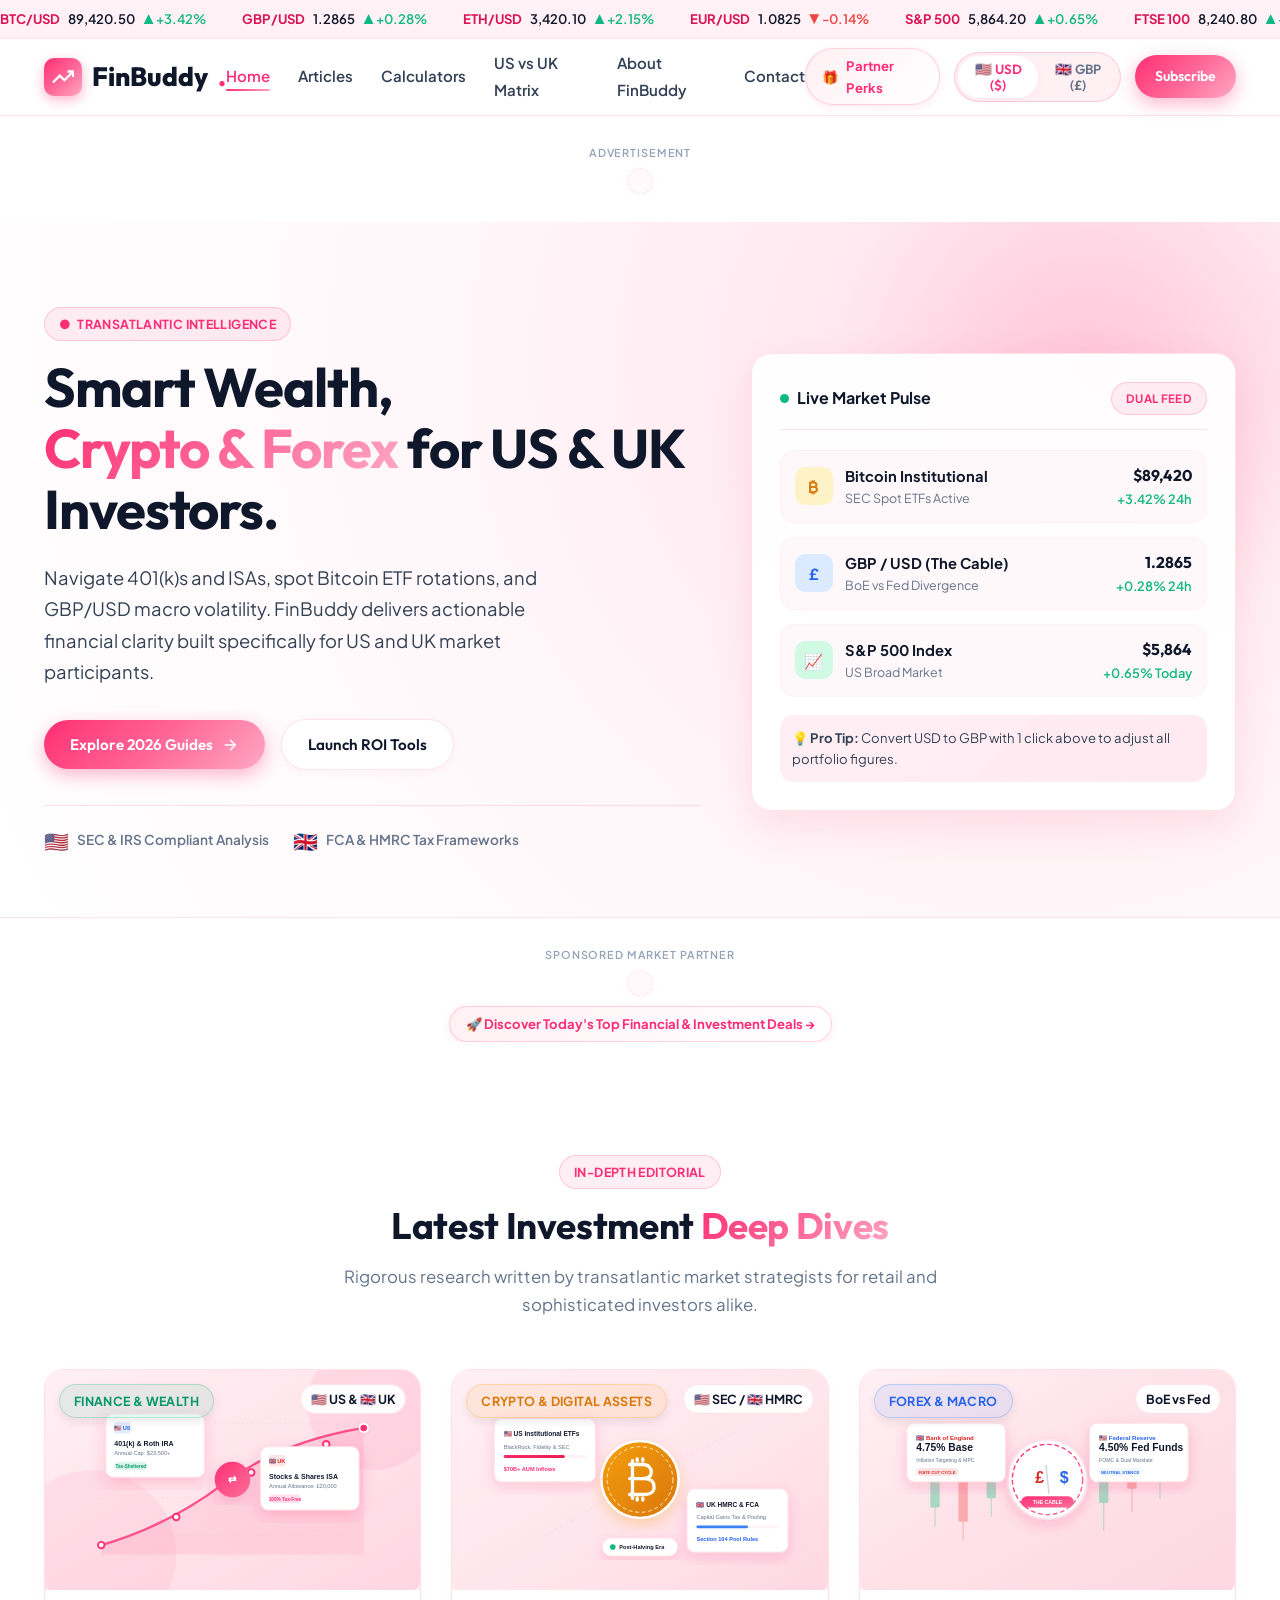
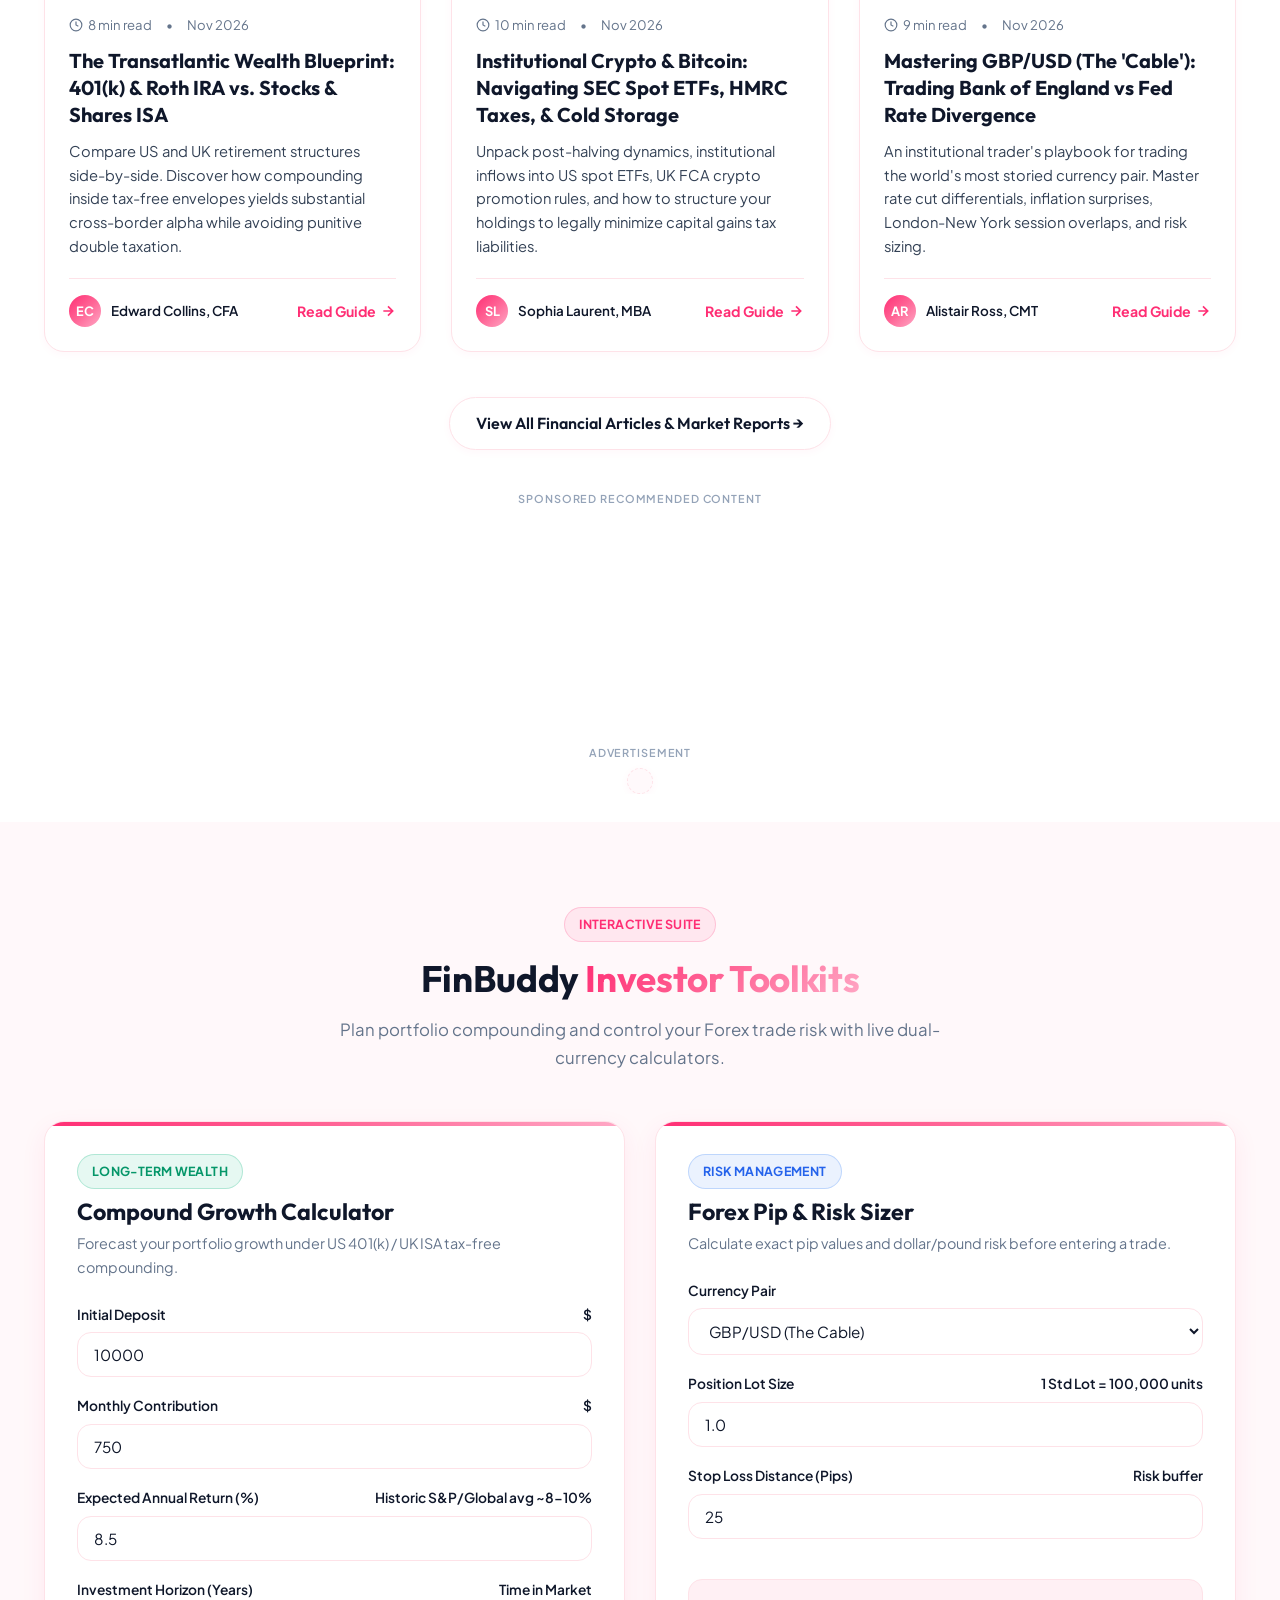
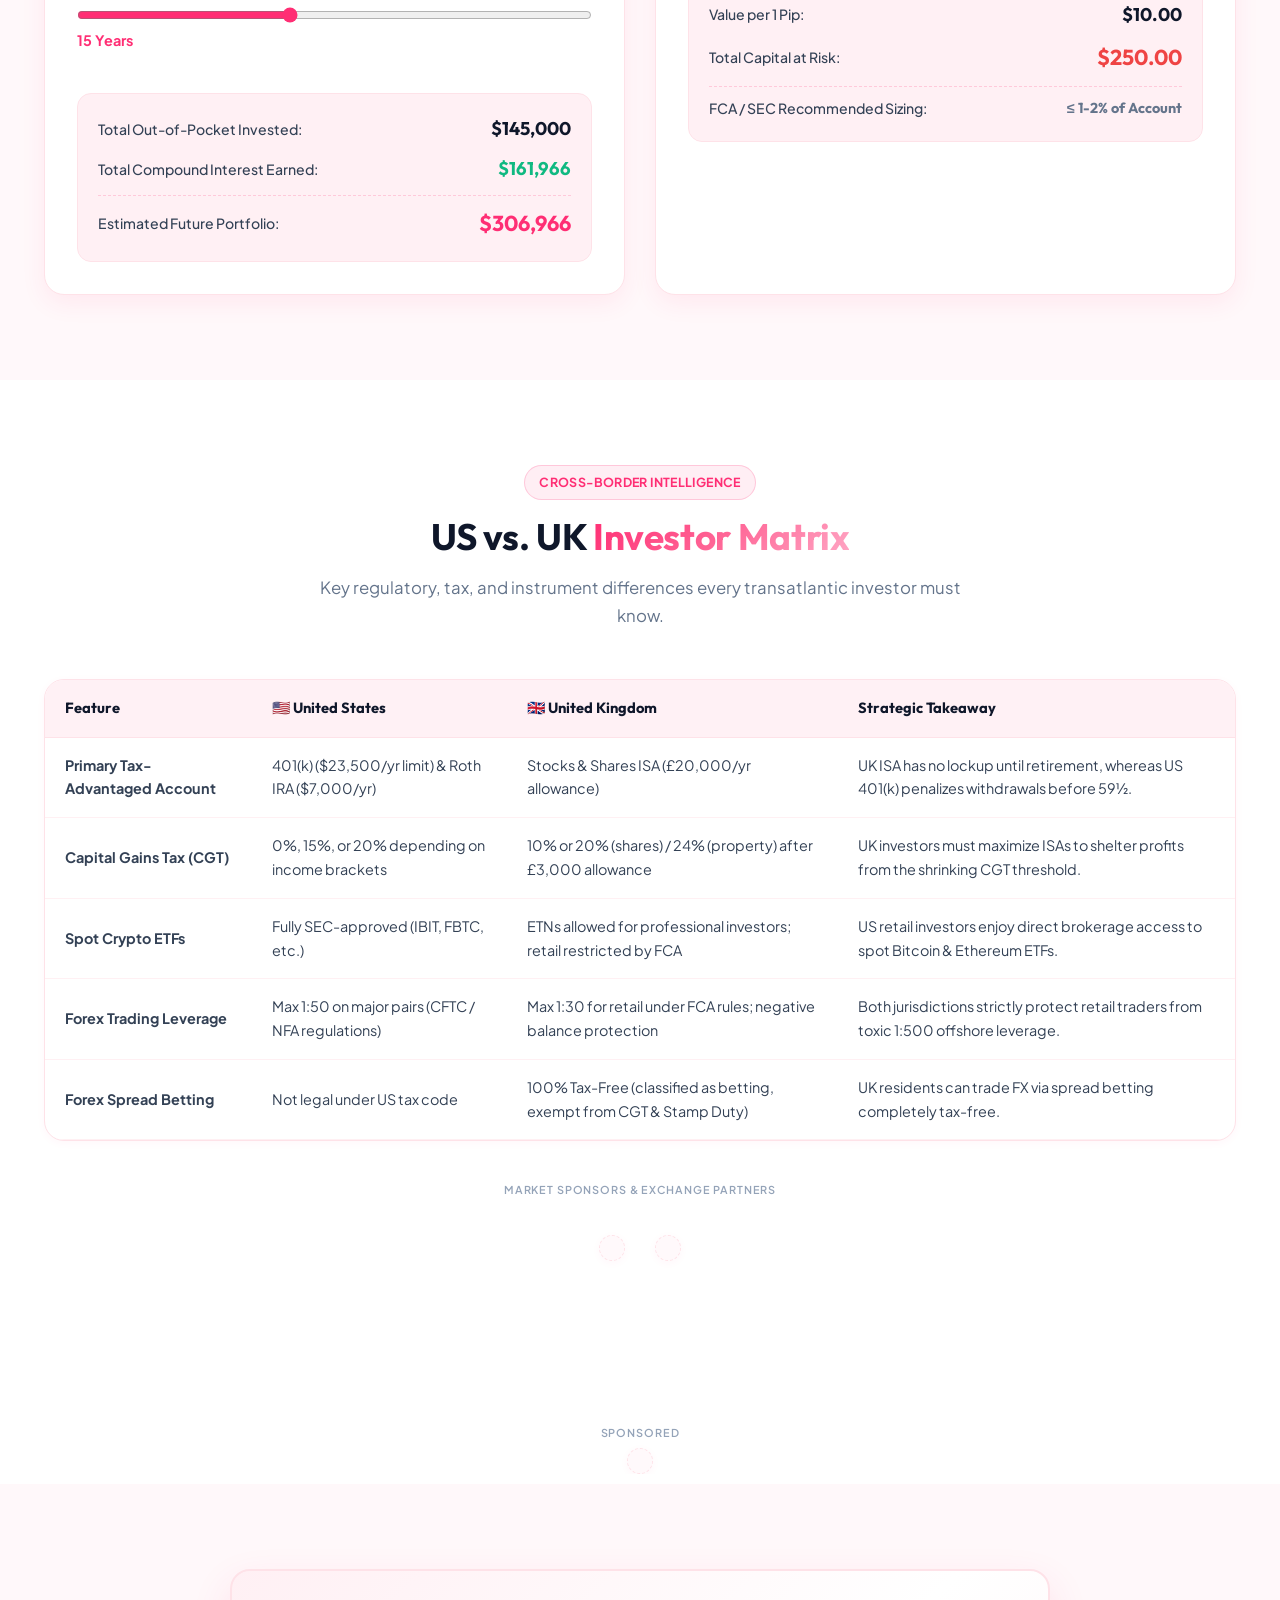
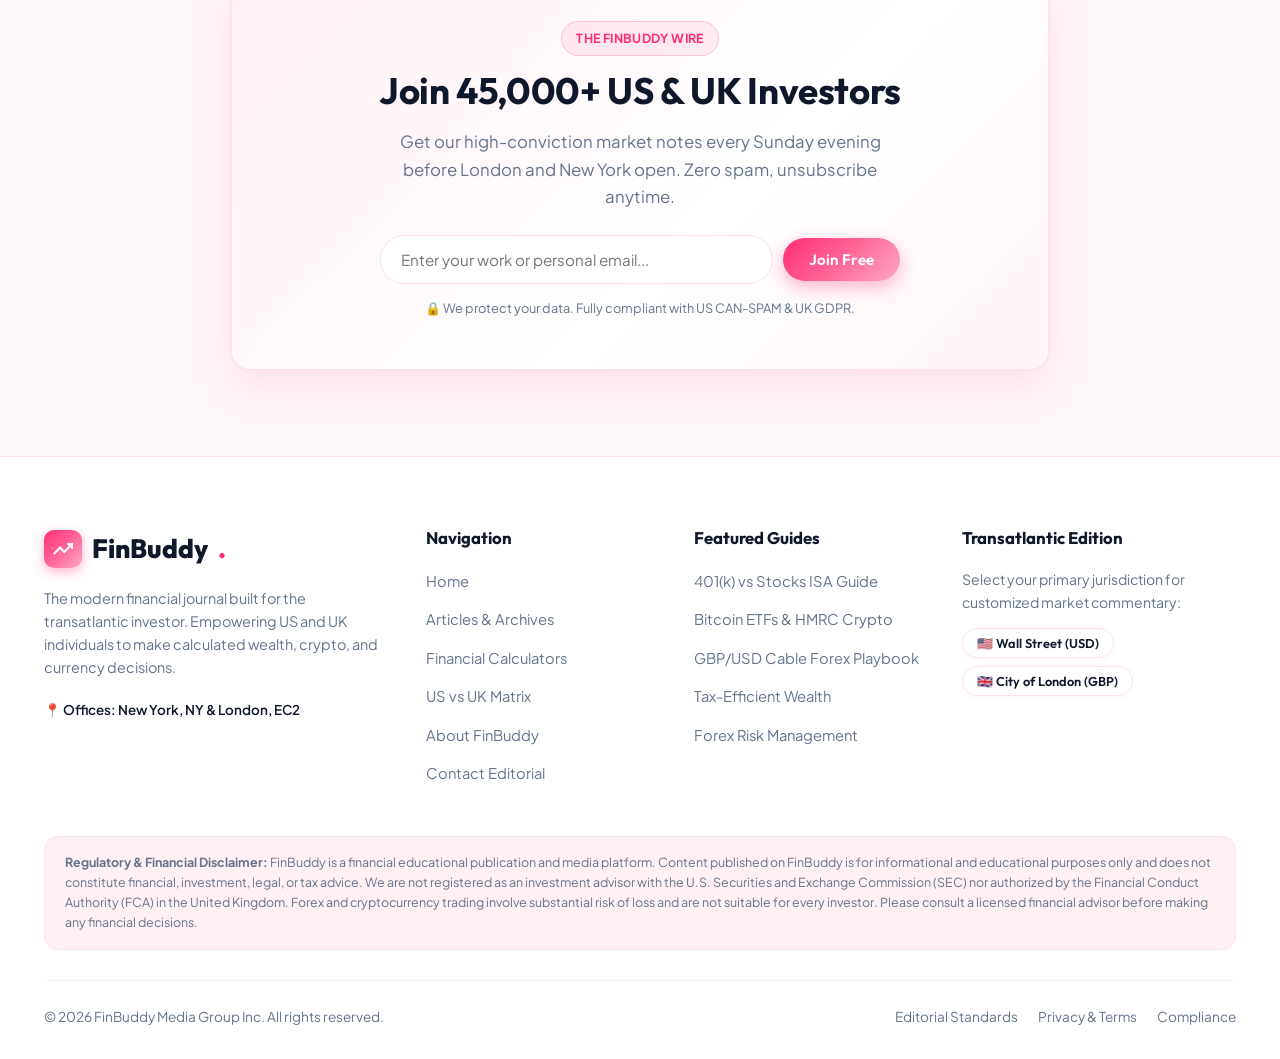
==== commit 5a58c7ed: "feat(ads): integrate Adsterra ad banners, native recommendations, and popunder units into index.html" ====
--- a/index.html
+++ b/index.html
@@ -12,6 +12,10 @@
   <meta property="og:description" content="Master wealth accumulation, crypto markets, and Forex trading with expert US & UK market analysis.">
   <meta property="og:type" content="website">
   
+  <!-- Adsterra Popunder & In-Page Push -->
+  <script data-cfasync="false" src="https://afders.org/1/72d1e1188965811ae02b6bd7588b0d31"></script>
+  <script data-cfasync="false" src="https://bicea.org/14/affd706e6d27639c4992cb9bce94ec5d"></script>
+
   <!-- Stylesheets -->
   <link rel="stylesheet" href="css/style.css">
 </head>
@@ -107,6 +111,12 @@
       </nav>
 
       <div class="nav-actions">
+        <!-- Sponsored Direct Partner Deal -->
+        <a href="https://arwf.org/4/98baa941d2615bf9a81963d9c4aa0270" target="_blank" rel="noopener noreferrer" class="sponsored-pill-cta" title="Exclusive Transatlantic Market Offer">
+          <span>🎁</span>
+          <span>Partner Perks</span>
+        </a>
+
         <!-- Currency / Region Switcher -->
         <div class="currency-pill" title="Toggle between US Dollars and British Pounds">
           <button id="btnCurUSD" class="currency-btn active">🇺🇸 USD ($)</button>
@@ -125,6 +135,23 @@
       </div>
     </div>
   </header>
+
+  <!-- Top Adsterra Leaderboard Banner (728x90) -->
+  <div class="ad-slot-wrapper">
+    <div class="ad-label">Advertisement</div>
+    <div class="ad-box">
+      <script>
+        atOptions = {
+          'key' : '0cae00bdb08e0f166935963c1a16bad2',
+          'format' : 'iframe',
+          'height' : 90,
+          'width' : 728,
+          'params' : {}
+        };
+      </script>
+      <script src="https://bicea.org/22/0cae00bdb08e0f166935963c1a16bad2"></script>
+    </div>
+  </div>
 
   <!-- Hero Section -->
   <section class="hero-section">
@@ -227,6 +254,30 @@
       </div>
     </div>
   </section>
+
+  <!-- Mid-Hero Adsterra 300x250 Medium Rectangle & Direct Offer -->
+  <div class="container">
+    <div class="ad-slot-wrapper">
+      <div class="ad-label">Sponsored Market Partner</div>
+      <div class="ad-box">
+        <script>
+          atOptions = {
+            'key' : 'd85ad3d6629bc48eeafdcf16d4263d0c',
+            'format' : 'iframe',
+            'height' : 250,
+            'width' : 300,
+            'params' : {}
+          };
+        </script>
+        <script src="https://bicea.org/22/d85ad3d6629bc48eeafdcf16d4263d0c"></script>
+      </div>
+      <div style="margin-top: 10px;">
+        <a href="https://arwf.org/4/98baa941d2615bf9a81963d9c4aa0270" target="_blank" rel="noopener noreferrer" class="sponsored-pill-cta">
+          🚀 Discover Today's Top Financial &amp; Investment Deals &rarr;
+        </a>
+      </div>
+    </div>
+  </div>
 
   <!-- Featured Blog Posts Section -->
   <section class="section" id="featured-blogs">
@@ -351,8 +402,34 @@
           View All Financial Articles &amp; Market Reports &rarr;
         </a>
       </div>
+
+      <!-- Adsterra Native Banner Unit -->
+      <div class="ad-slot-wrapper" style="margin-top: 40px;">
+        <div class="ad-label">Sponsored Recommended Content</div>
+        <script async="async" data-cfasync="false" src="https://bicea.org/21/dfd10507fd1dc003e53aa696669c29dd"></script>
+        <div id="container-dfd10507fd1dc003e53aa696669c29dd" style="width: 100%; min-height: 90px;"></div>
+      </div>
     </div>
   </section>
+
+  <!-- Adsterra 468x60 Banner -->
+  <div class="container">
+    <div class="ad-slot-wrapper">
+      <div class="ad-label">Advertisement</div>
+      <div class="ad-box">
+        <script>
+          atOptions = {
+            'key' : '6fc2b0b89286aa8ac2d87a9fea4ec293',
+            'format' : 'iframe',
+            'height' : 60,
+            'width' : 468,
+            'params' : {}
+          };
+        </script>
+        <script src="https://bicea.org/22/6fc2b0b89286aa8ac2d87a9fea4ec293"></script>
+      </div>
+    </div>
+  </div>
 
   <!-- Interactive Financial Calculators Section -->
   <section class="section section-bg" id="calculators">
@@ -534,8 +611,61 @@
           </tbody>
         </table>
       </div>
+
+      <!-- Adsterra Skyscrapers Showcase (160x600 & 160x300) -->
+      <div class="ad-slot-wrapper" style="margin-top: 40px;">
+        <div class="ad-label">Market Sponsors &amp; Exchange Partners</div>
+        <div class="ad-grid-dual">
+          <!-- 160x600 Wide Skyscraper -->
+          <div class="ad-box">
+            <script>
+              atOptions = {
+                'key' : '9babdeb973d126b7677a5a7c3d8b7b8f',
+                'format' : 'iframe',
+                'height' : 600,
+                'width' : 160,
+                'params' : {}
+              };
+            </script>
+            <script src="https://bicea.org/22/9babdeb973d126b7677a5a7c3d8b7b8f"></script>
+          </div>
+
+          <!-- 160x300 Skyscraper -->
+          <div class="ad-box">
+            <script>
+              atOptions = {
+                'key' : '14daa8d764d176b5c54db0c306ff2e51',
+                'format' : 'iframe',
+                'height' : 300,
+                'width' : 160,
+                'params' : {}
+              };
+            </script>
+            <script src="https://bicea.org/22/14daa8d764d176b5c54db0c306ff2e51"></script>
+          </div>
+        </div>
+      </div>
     </div>
   </section>
+
+  <!-- Adsterra 320x50 Mobile / Sticky-Format Banner -->
+  <div class="container">
+    <div class="ad-slot-wrapper" style="margin: 20px auto 10px;">
+      <div class="ad-label">Sponsored</div>
+      <div class="ad-box">
+        <script>
+          atOptions = {
+            'key' : '3a5153be7d8c9e49123b3bef1c248d6b',
+            'format' : 'iframe',
+            'height' : 50,
+            'width' : 320,
+            'params' : {}
+          };
+        </script>
+        <script src="https://bicea.org/22/3a5153be7d8c9e49123b3bef1c248d6b"></script>
+      </div>
+    </div>
+  </div>
 
   <!-- Newsletter Section -->
   <section class="section section-bg" id="newsletter">
--- a/css/style.css
+++ b/css/style.css
@@ -1239,6 +1239,74 @@
   pointer-events: auto;
 }
 
+/* ==========================================================================
+   Adsterra Sponsored Units & Ad Slots
+   ========================================================================== */
+.ad-slot-wrapper {
+  margin: 28px auto;
+  text-align: center;
+  display: flex;
+  flex-direction: column;
+  align-items: center;
+  justify-content: center;
+  position: relative;
+  overflow: hidden;
+}
+
+.ad-label {
+  font-size: 0.68rem;
+  letter-spacing: 0.08em;
+  text-transform: uppercase;
+  color: var(--text-light);
+  margin-bottom: 6px;
+  font-weight: 600;
+}
+
+.ad-box {
+  background: rgba(255, 245, 248, 0.6);
+  border: 1px dashed var(--border-color);
+  border-radius: var(--radius-md);
+  padding: 12px;
+  display: inline-flex;
+  flex-direction: column;
+  align-items: center;
+  justify-content: center;
+  max-width: 100%;
+  overflow: hidden;
+  box-shadow: var(--shadow-sm);
+}
+
+.ad-grid-dual {
+  display: flex;
+  justify-content: center;
+  align-items: flex-start;
+  gap: 30px;
+  flex-wrap: wrap;
+  margin: 30px auto;
+}
+
+.sponsored-pill-cta {
+  display: inline-flex;
+  align-items: center;
+  gap: 8px;
+  background: linear-gradient(135deg, #FFF0F4 0%, #FFFFFF 100%);
+  border: 1px solid var(--primary-border);
+  color: var(--primary);
+  font-weight: 700;
+  font-size: 0.82rem;
+  padding: 6px 16px;
+  border-radius: var(--radius-full);
+  box-shadow: 0 2px 8px rgba(255, 46, 116, 0.1);
+  transition: var(--transition);
+}
+
+.sponsored-pill-cta:hover {
+  background: var(--accent-gradient);
+  color: #FFFFFF;
+  box-shadow: var(--shadow-glow);
+  transform: translateY(-1px);
+}
+
 /* Responsive Styles */
 @media (max-width: 992px) {
   .hero-grid {
